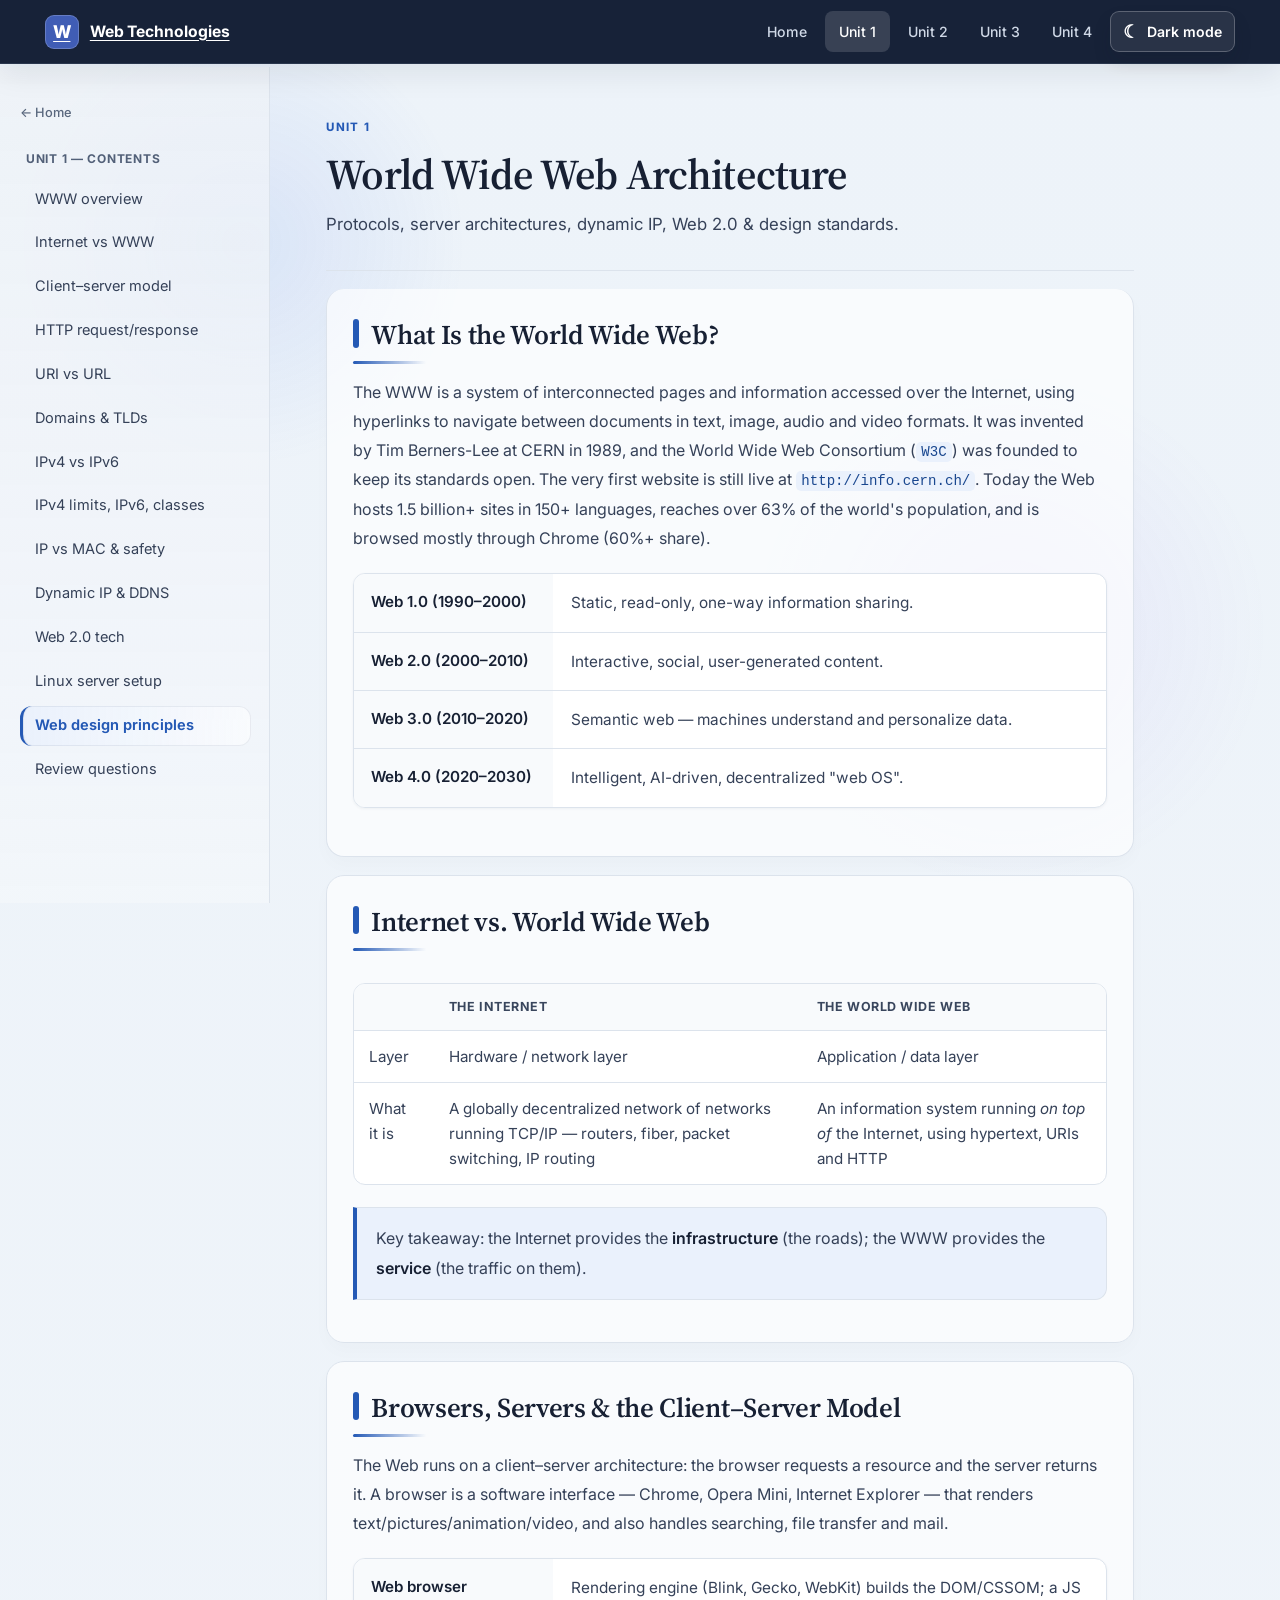
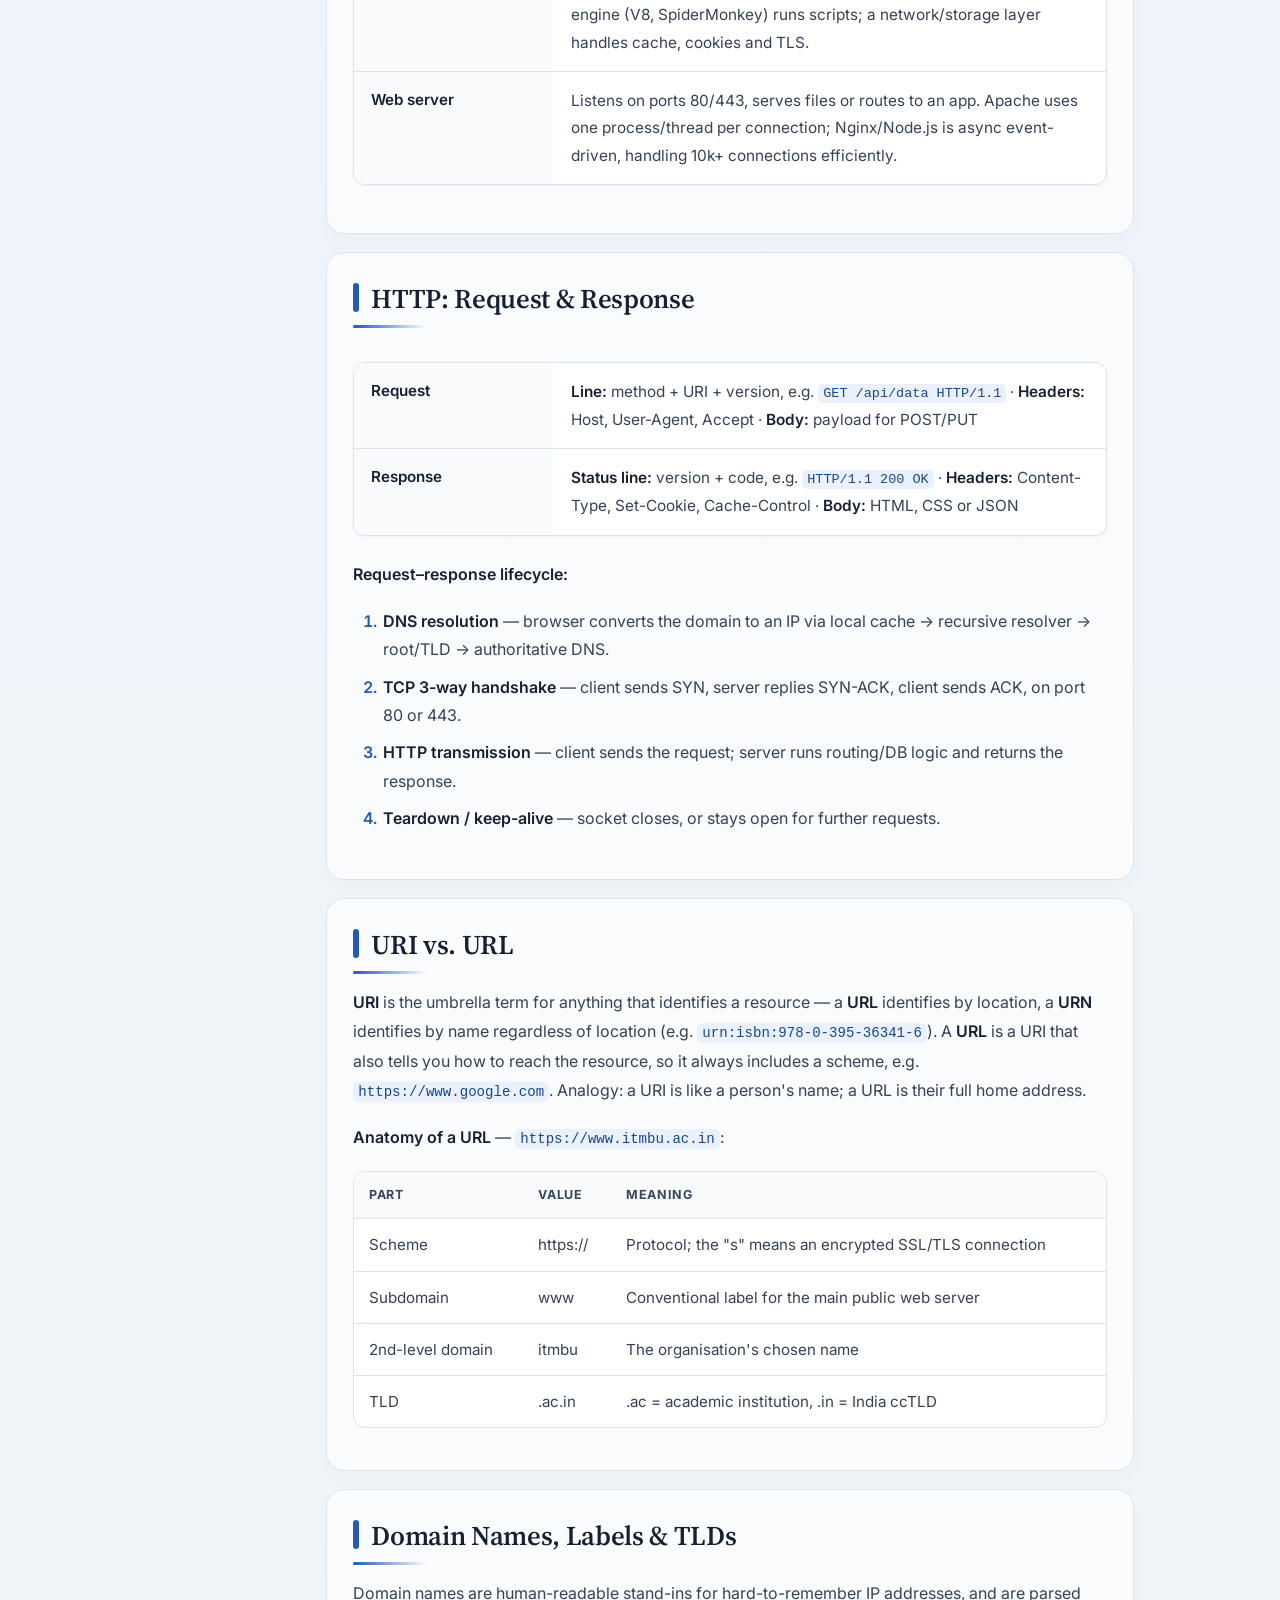
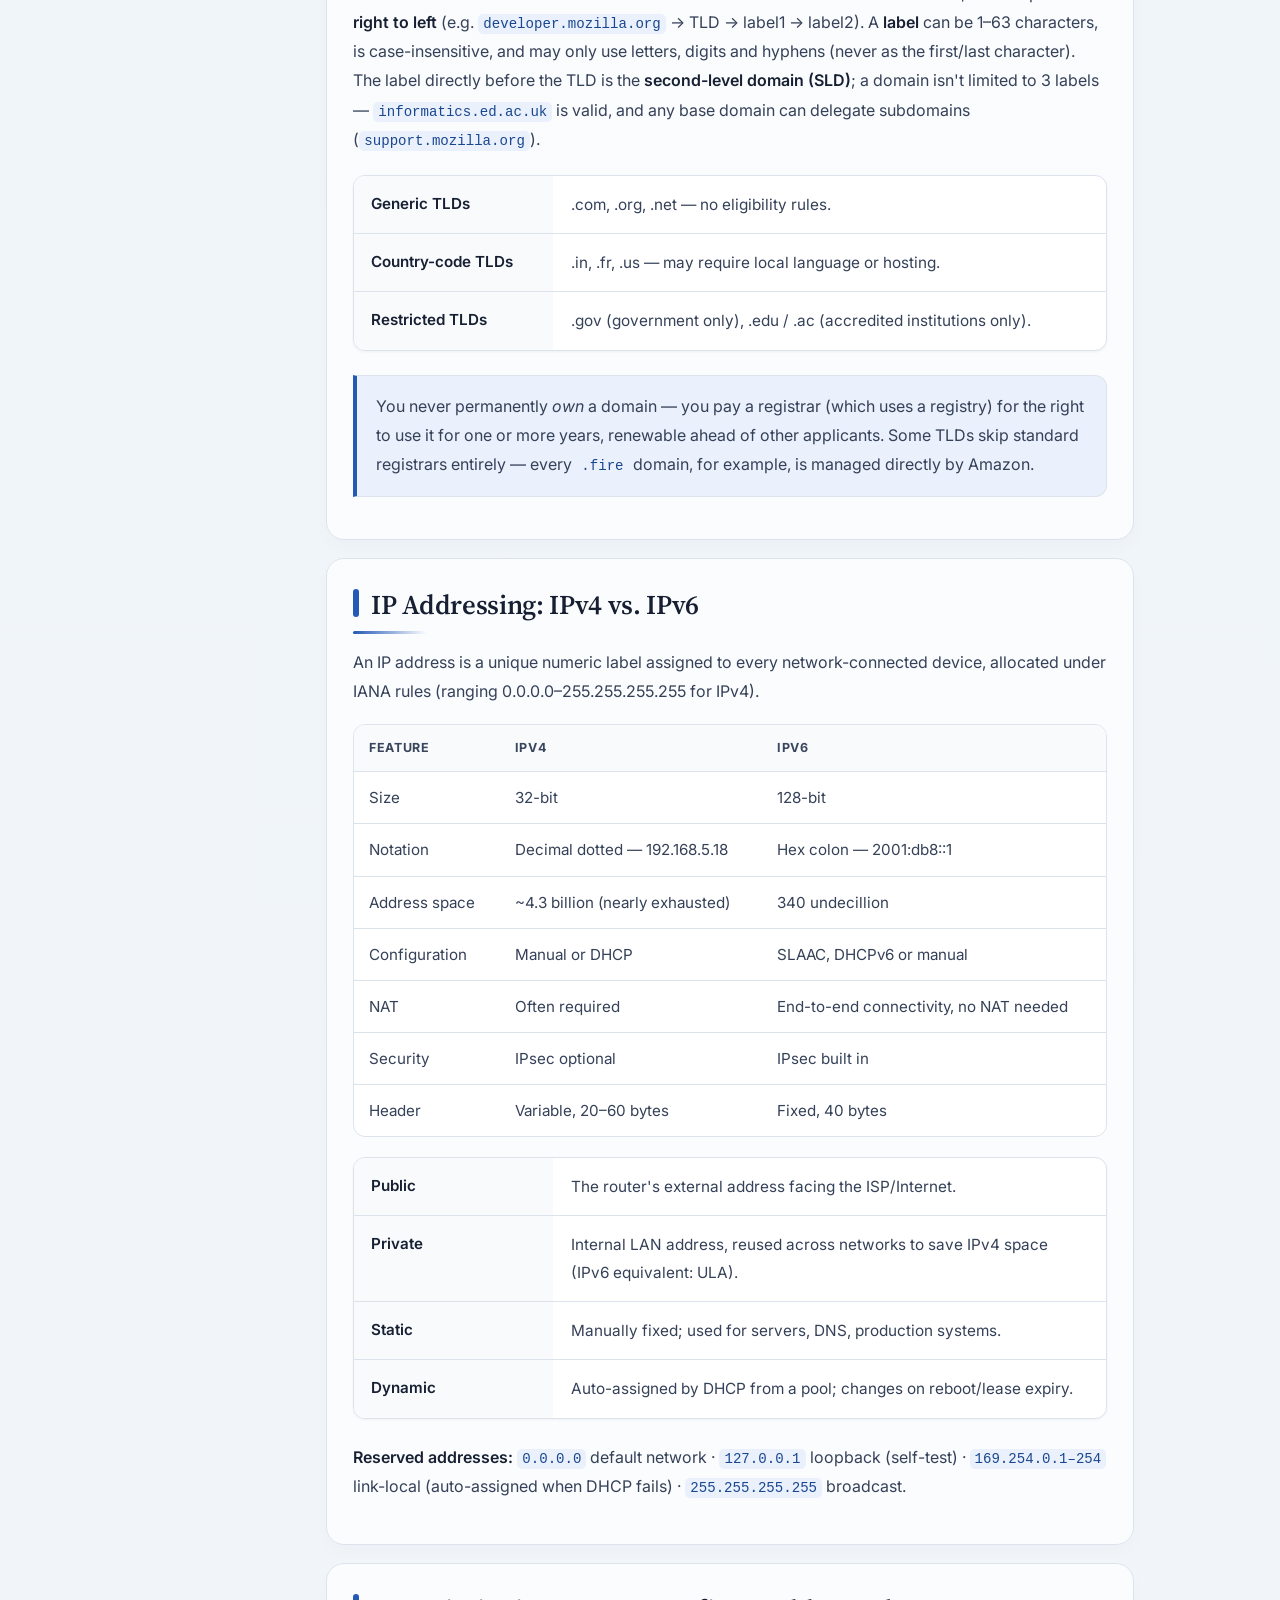
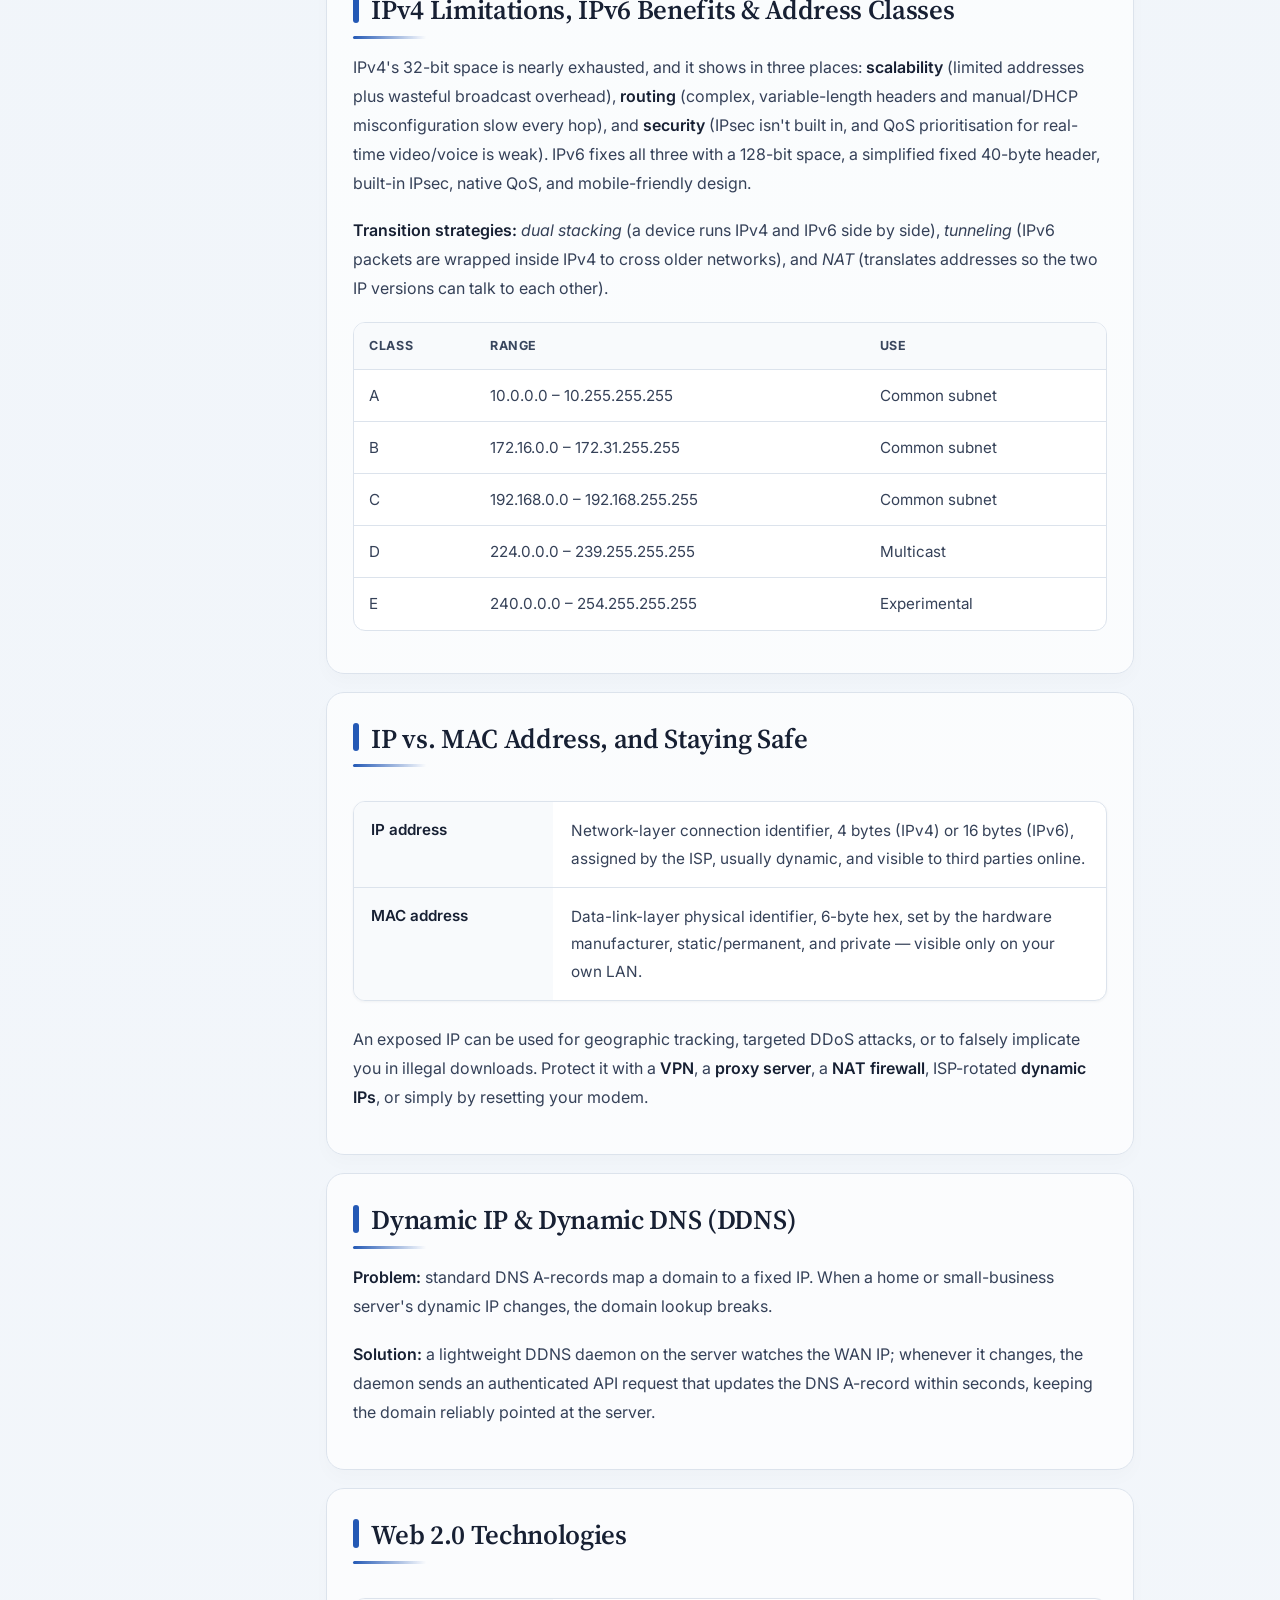
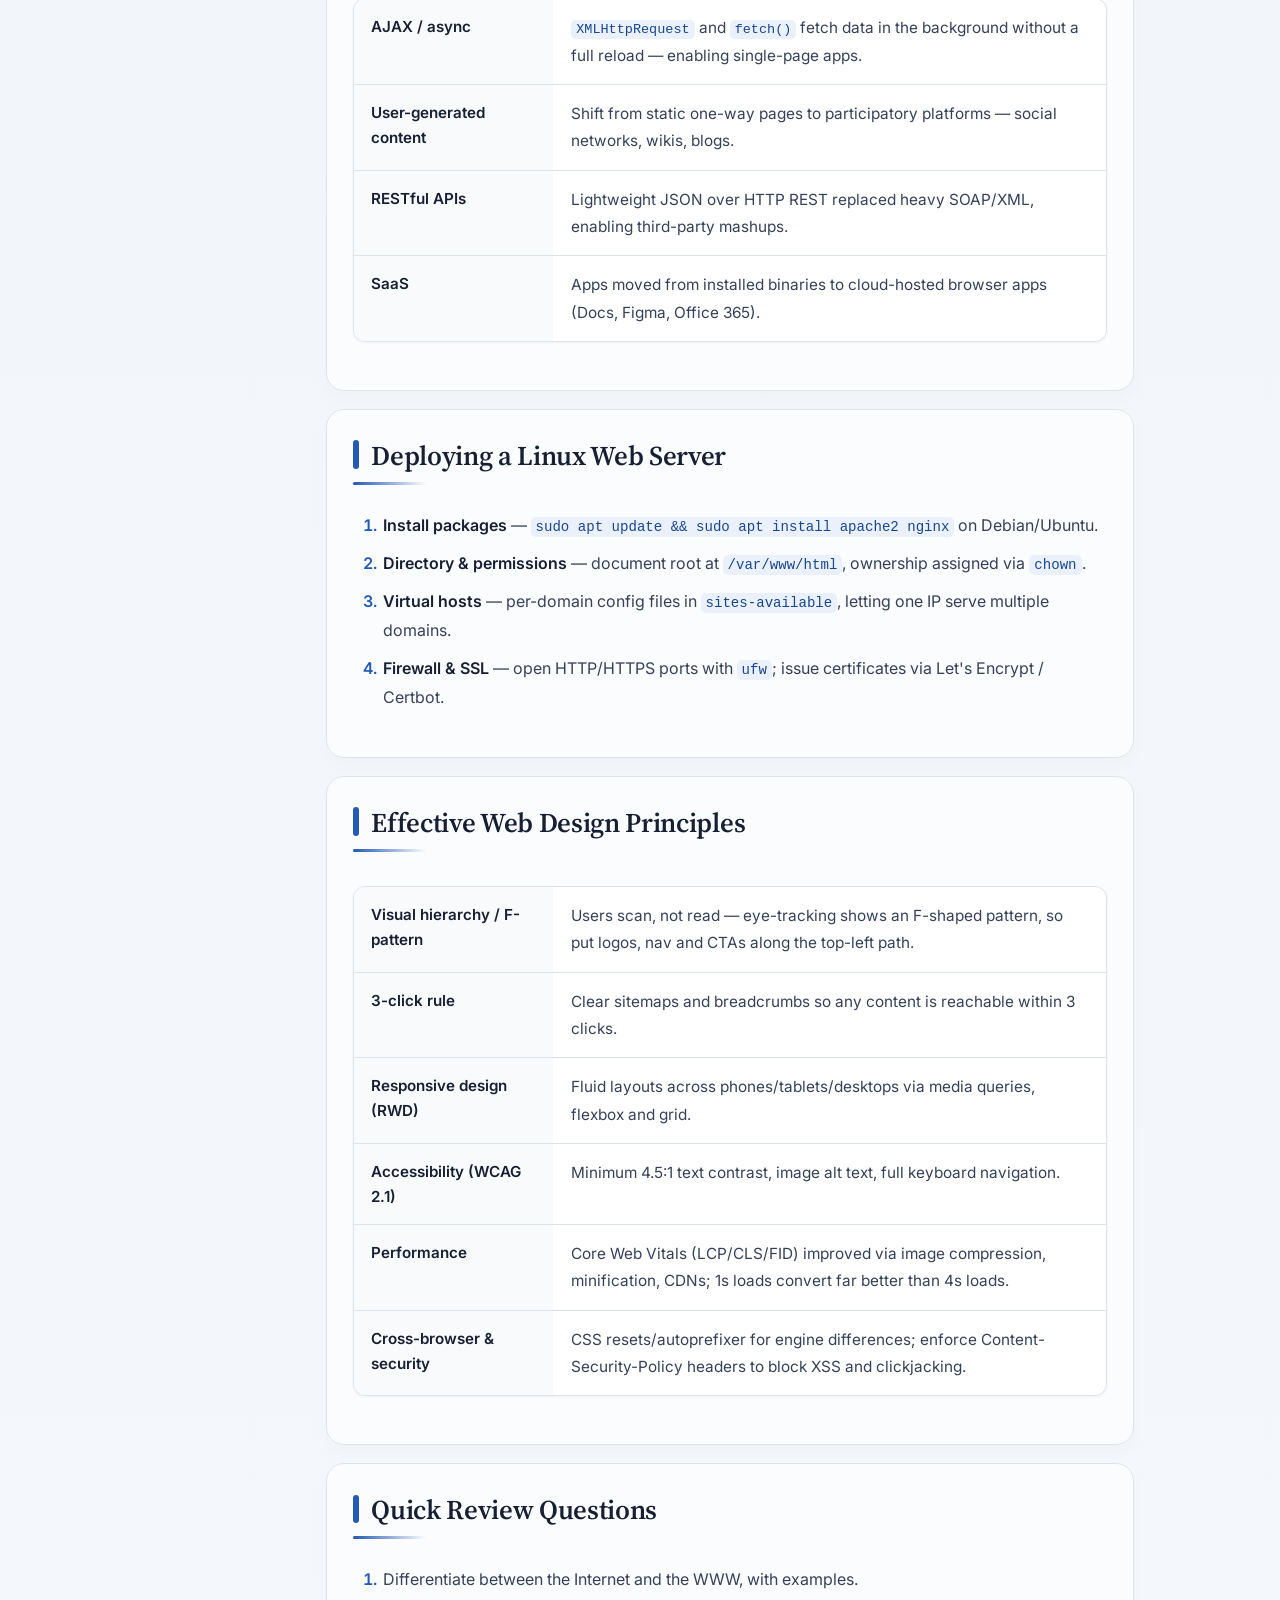
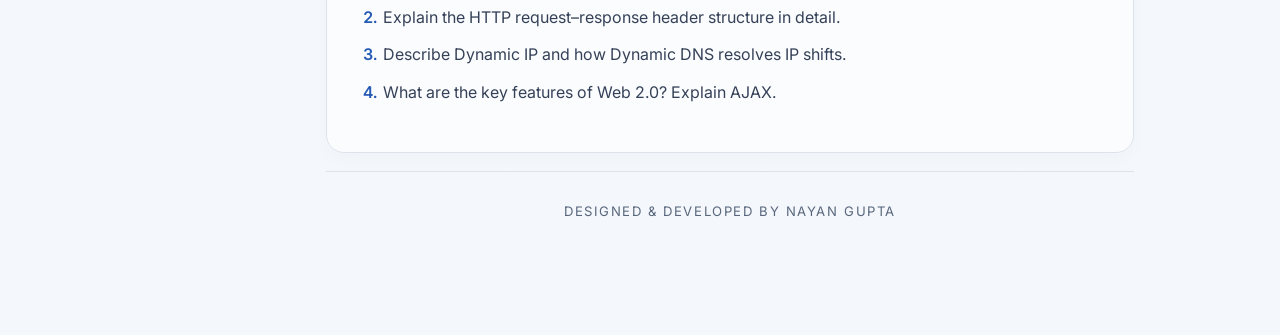
==== unit1.html @ f3796d18 "anything" ====
<!DOCTYPE html>

<html lang="en">
<head>
<meta charset="utf-8"/>
<meta content="width=device-width, initial-scale=1, viewport-fit=cover" name="viewport"/>
<title>Web Technologies — Unit 1: WWW Architecture</title>
<meta name="description" content="Unit 1 study notes: WWW overview, Internet vs WWW, HTTP, URLs, IP addressing, DNS, Web 2.0, Linux server setup and web design principles."/>
<link href="favicon.ico" rel="icon" type="image/x-icon"/>
<link href="https://fonts.googleapis.com" rel="preconnect"/>
<link crossorigin="" href="https://fonts.gstatic.com" rel="preconnect"/>
<link href="https://fonts.googleapis.com/css2?family=Source+Serif+4:opsz,wght@8..60,500;8..60,600;8..60,700&amp;family=Inter:wght@400;500;600;700&amp;display=swap" rel="stylesheet"/>
<link href="style.css" rel="stylesheet"/>
</head>
<body>
<header class="topbar">
<a class="brand" href="index.html" aria-label="Web Technologies home"><span class="brand-mark" aria-hidden="true">W</span><span class="brand-name">Web Technologies</span></a>
<div class="navgrp"><a class="navlink" href="index.html" id="nav-home">Home</a><a class="navlink on" href="unit1.html" id="nav-unit1">Unit 1</a><a class="navlink" href="unit2.html" id="nav-unit2">Unit 2</a><a class="navlink" href="unit3.html" id="nav-unit3">Unit 3</a><a class="navlink" href="unit4.html" id="nav-unit4">Unit 4</a><button aria-label="Switch to dark mode" aria-pressed="false" class="theme-toggle" id="themeToggle" type="button"><span aria-hidden="true" class="theme-icon">☾</span><span class="theme-label">Dark mode</span></button></div>
</header>
<div class="progress" id="progressBar"></div>
<div class="page active" id="unit1">
<div class="layout">
<nav class="side">
<a class="backlink" href="index.html">← Home</a>
<div class="label">Unit 1 — Contents</div>
<a href="#web-overview">WWW overview</a>
<a href="#internet-vs-www">Internet vs WWW</a>
<a href="#client-server">Client–server model</a>
<a href="#http">HTTP request/response</a>
<a href="#uri-url">URI vs URL</a>
<a href="#domains">Domains &amp; TLDs</a>
<a href="#ip-addressing">IPv4 vs IPv6</a>
<a href="#ip-classes">IPv4 limits, IPv6, classes</a>
<a href="#ip-mac">IP vs MAC &amp; safety</a>
<a href="#dynamic-dns">Dynamic IP &amp; DDNS</a>
<a href="#web20">Web 2.0 tech</a>
<a href="#linux-server">Linux server setup</a>
<a href="#web-design">Web design principles</a>
<a href="#review-u1">Review questions</a>
</nav>
<main>
<div class="unit-hero"><span class="eyebrow">Unit 1</span><h1>World Wide Web Architecture</h1><p>Protocols, server architectures, dynamic IP, Web 2.0 &amp; design standards.</p></div>
<section class="topic u1" id="web-overview">
<h3>What Is the World Wide Web?</h3>
<p>The WWW is a system of interconnected pages and information accessed over the Internet, using hyperlinks to navigate between documents in text, image, audio and video formats. It was invented by Tim Berners-Lee at CERN in 1989, and the World Wide Web Consortium (<code class="inline">W3C</code>) was founded to keep its standards open. The very first website is still live at <code class="inline">http://info.cern.ch/</code>. Today the Web hosts 1.5 billion+ sites in 150+ languages, reaches over 63% of the world's population, and is browsed mostly through Chrome (60%+ share).</p>
<dl class="deflist">
<div><dt>Web 1.0 (1990–2000)</dt><dd>Static, read-only, one-way information sharing.</dd></div>
<div><dt>Web 2.0 (2000–2010)</dt><dd>Interactive, social, user-generated content.</dd></div>
<div><dt>Web 3.0 (2010–2020)</dt><dd>Semantic web — machines understand and personalize data.</dd></div>
<div><dt>Web 4.0 (2020–2030)</dt><dd>Intelligent, AI-driven, decentralized "web OS".</dd></div>
</dl>
</section>
<section class="topic u1" id="internet-vs-www">
<h3>Internet vs. World Wide Web</h3>
<table>
<tr><th></th><th>The Internet</th><th>The World Wide Web</th></tr>
<tr><td>Layer</td><td>Hardware / network layer</td><td>Application / data layer</td></tr>
<tr><td>What it is</td><td>A globally decentralized network of networks running TCP/IP — routers, fiber, packet switching, IP routing</td><td>An information system running <em>on top of</em> the Internet, using hypertext, URIs and HTTP</td></tr>
</table>
<p class="callout">Key takeaway: the Internet provides the <strong>infrastructure</strong> (the roads); the WWW provides the <strong>service</strong> (the traffic on them).</p>
</section>
<section class="topic u1" id="client-server">
<h3>Browsers, Servers &amp; the Client–Server Model</h3>
<p>The Web runs on a client–server architecture: the browser requests a resource and the server returns it. A browser is a software interface — Chrome, Opera Mini, Internet Explorer — that renders text/pictures/animation/video, and also handles searching, file transfer and mail.</p>
<dl class="deflist">
<div><dt>Web browser</dt><dd>Rendering engine (Blink, Gecko, WebKit) builds the DOM/CSSOM; a JS engine (V8, SpiderMonkey) runs scripts; a network/storage layer handles cache, cookies and TLS.</dd></div>
<div><dt>Web server</dt><dd>Listens on ports 80/443, serves files or routes to an app. Apache uses one process/thread per connection; Nginx/Node.js is async event-driven, handling 10k+ connections efficiently.</dd></div>
</dl>
</section>
<section class="topic u1" id="http">
<h3>HTTP: Request &amp; Response</h3>
<dl class="deflist">
<div><dt>Request</dt><dd><strong>Line:</strong> method + URI + version, e.g. <code class="inline">GET /api/data HTTP/1.1</code> · <strong>Headers:</strong> Host, User-Agent, Accept · <strong>Body:</strong> payload for POST/PUT</dd></div>
<div><dt>Response</dt><dd><strong>Status line:</strong> version + code, e.g. <code class="inline">HTTP/1.1 200 OK</code> · <strong>Headers:</strong> Content-Type, Set-Cookie, Cache-Control · <strong>Body:</strong> HTML, CSS or JSON</dd></div>
</dl>
<p><strong>Request–response lifecycle:</strong></p>
<ol>
<li><strong>DNS resolution</strong> — browser converts the domain to an IP via local cache → recursive resolver → root/TLD → authoritative DNS.</li>
<li><strong>TCP 3-way handshake</strong> — client sends SYN, server replies SYN-ACK, client sends ACK, on port 80 or 443.</li>
<li><strong>HTTP transmission</strong> — client sends the request; server runs routing/DB logic and returns the response.</li>
<li><strong>Teardown / keep-alive</strong> — socket closes, or stays open for further requests.</li>
</ol>
</section>
<section class="topic u1" id="uri-url">
<h3>URI vs. URL</h3>
<p><strong>URI</strong> is the umbrella term for anything that identifies a resource — a <strong>URL</strong> identifies by location, a <strong>URN</strong> identifies by name regardless of location (e.g. <code class="inline">urn:isbn:978-0-395-36341-6</code>). A <strong>URL</strong> is a URI that also tells you how to reach the resource, so it always includes a scheme, e.g. <code class="inline">https://www.google.com</code>. Analogy: a URI is like a person's name; a URL is their full home address.</p>
<p><strong>Anatomy of a URL</strong> — <code class="inline">https://www.itmbu.ac.in</code>:</p>
<table>
<tr><th>Part</th><th>Value</th><th>Meaning</th></tr>
<tr><td>Scheme</td><td>https://</td><td>Protocol; the "s" means an encrypted SSL/TLS connection</td></tr>
<tr><td>Subdomain</td><td>www</td><td>Conventional label for the main public web server</td></tr>
<tr><td>2nd-level domain</td><td>itmbu</td><td>The organisation's chosen name</td></tr>
<tr><td>TLD</td><td>.ac.in</td><td>.ac = academic institution, .in = India ccTLD</td></tr>
</table>
</section>
<section class="topic u1" id="domains">
<h3>Domain Names, Labels &amp; TLDs</h3>
<p>Domain names are human-readable stand-ins for hard-to-remember IP addresses, and are parsed <strong>right to left</strong> (e.g. <code class="inline">developer.mozilla.org</code> → TLD → label1 → label2). A <strong>label</strong> can be 1–63 characters, is case-insensitive, and may only use letters, digits and hyphens (never as the first/last character). The label directly before the TLD is the <strong>second-level domain (SLD)</strong>; a domain isn't limited to 3 labels — <code class="inline">informatics.ed.ac.uk</code> is valid, and any base domain can delegate subdomains (<code class="inline">support.mozilla.org</code>).</p>
<dl class="deflist">
<div><dt>Generic TLDs</dt><dd>.com, .org, .net — no eligibility rules.</dd></div>
<div><dt>Country-code TLDs</dt><dd>.in, .fr, .us — may require local language or hosting.</dd></div>
<div><dt>Restricted TLDs</dt><dd>.gov (government only), .edu / .ac (accredited institutions only).</dd></div>
</dl>
<p class="callout">You never permanently <em>own</em> a domain — you pay a registrar (which uses a registry) for the right to use it for one or more years, renewable ahead of other applicants. Some TLDs skip standard registrars entirely — every <code class="inline">.fire</code> domain, for example, is managed directly by Amazon.</p>
</section>
<section class="topic u1" id="ip-addressing">
<h3>IP Addressing: IPv4 vs. IPv6</h3>
<p>An IP address is a unique numeric label assigned to every network-connected device, allocated under IANA rules (ranging 0.0.0.0–255.255.255.255 for IPv4).</p>
<table>
<tr><th>Feature</th><th>IPv4</th><th>IPv6</th></tr>
<tr><td>Size</td><td>32-bit</td><td>128-bit</td></tr>
<tr><td>Notation</td><td>Decimal dotted — 192.168.5.18</td><td>Hex colon — 2001:db8::1</td></tr>
<tr><td>Address space</td><td>~4.3 billion (nearly exhausted)</td><td>340 undecillion</td></tr>
<tr><td>Configuration</td><td>Manual or DHCP</td><td>SLAAC, DHCPv6 or manual</td></tr>
<tr><td>NAT</td><td>Often required</td><td>End-to-end connectivity, no NAT needed</td></tr>
<tr><td>Security</td><td>IPsec optional</td><td>IPsec built in</td></tr>
<tr><td>Header</td><td>Variable, 20–60 bytes</td><td>Fixed, 40 bytes</td></tr>
</table>
<dl class="deflist">
<div><dt>Public</dt><dd>The router's external address facing the ISP/Internet.</dd></div>
<div><dt>Private</dt><dd>Internal LAN address, reused across networks to save IPv4 space (IPv6 equivalent: ULA).</dd></div>
<div><dt>Static</dt><dd>Manually fixed; used for servers, DNS, production systems.</dd></div>
<div><dt>Dynamic</dt><dd>Auto-assigned by DHCP from a pool; changes on reboot/lease expiry.</dd></div>
</dl>
<p><strong>Reserved addresses:</strong> <code class="inline">0.0.0.0</code> default network · <code class="inline">127.0.0.1</code> loopback (self-test) · <code class="inline">169.254.0.1–254</code> link-local (auto-assigned when DHCP fails) · <code class="inline">255.255.255.255</code> broadcast.</p>
</section>
<section class="topic u1" id="ip-classes">
<h3>IPv4 Limitations, IPv6 Benefits &amp; Address Classes</h3>
<p>IPv4's 32-bit space is nearly exhausted, and it shows in three places: <strong>scalability</strong> (limited addresses plus wasteful broadcast overhead), <strong>routing</strong> (complex, variable-length headers and manual/DHCP misconfiguration slow every hop), and <strong>security</strong> (IPsec isn't built in, and QoS prioritisation for real-time video/voice is weak). IPv6 fixes all three with a 128-bit space, a simplified fixed 40-byte header, built-in IPsec, native QoS, and mobile-friendly design.</p>
<p><strong>Transition strategies:</strong> <em>dual stacking</em> (a device runs IPv4 and IPv6 side by side), <em>tunneling</em> (IPv6 packets are wrapped inside IPv4 to cross older networks), and <em>NAT</em> (translates addresses so the two IP versions can talk to each other).</p>
<table>
<tr><th>Class</th><th>Range</th><th>Use</th></tr>
<tr><td>A</td><td>10.0.0.0 – 10.255.255.255</td><td>Common subnet</td></tr>
<tr><td>B</td><td>172.16.0.0 – 172.31.255.255</td><td>Common subnet</td></tr>
<tr><td>C</td><td>192.168.0.0 – 192.168.255.255</td><td>Common subnet</td></tr>
<tr><td>D</td><td>224.0.0.0 – 239.255.255.255</td><td>Multicast</td></tr>
<tr><td>E</td><td>240.0.0.0 – 254.255.255.255</td><td>Experimental</td></tr>
</table>
</section>
<section class="topic u1" id="ip-mac">
<h3>IP vs. MAC Address, and Staying Safe</h3>
<dl class="deflist">
<div><dt>IP address</dt><dd>Network-layer connection identifier, 4 bytes (IPv4) or 16 bytes (IPv6), assigned by the ISP, usually dynamic, and visible to third parties online.</dd></div>
<div><dt>MAC address</dt><dd>Data-link-layer physical identifier, 6-byte hex, set by the hardware manufacturer, static/permanent, and private — visible only on your own LAN.</dd></div>
</dl>
<p>An exposed IP can be used for geographic tracking, targeted DDoS attacks, or to falsely implicate you in illegal downloads. Protect it with a <strong>VPN</strong>, a <strong>proxy server</strong>, a <strong>NAT firewall</strong>, ISP-rotated <strong>dynamic IPs</strong>, or simply by resetting your modem.</p>
</section>
<section class="topic u1" id="dynamic-dns">
<h3>Dynamic IP &amp; Dynamic DNS (DDNS)</h3>
<p><strong>Problem:</strong> standard DNS A-records map a domain to a fixed IP. When a home or small-business server's dynamic IP changes, the domain lookup breaks.</p>
<p><strong>Solution:</strong> a lightweight DDNS daemon on the server watches the WAN IP; whenever it changes, the daemon sends an authenticated API request that updates the DNS A-record within seconds, keeping the domain reliably pointed at the server.</p>
</section>
<section class="topic u1" id="web20">
<h3>Web 2.0 Technologies</h3>
<dl class="deflist">
<div><dt>AJAX / async</dt><dd><code class="inline">XMLHttpRequest</code> and <code class="inline">fetch()</code> fetch data in the background without a full reload — enabling single-page apps.</dd></div>
<div><dt>User-generated content</dt><dd>Shift from static one-way pages to participatory platforms — social networks, wikis, blogs.</dd></div>
<div><dt>RESTful APIs</dt><dd>Lightweight JSON over HTTP REST replaced heavy SOAP/XML, enabling third-party mashups.</dd></div>
<div><dt>SaaS</dt><dd>Apps moved from installed binaries to cloud-hosted browser apps (Docs, Figma, Office 365).</dd></div>
</dl>
</section>
<section class="topic u1" id="linux-server">
<h3>Deploying a Linux Web Server</h3>
<ol>
<li><strong>Install packages</strong> — <code class="inline">sudo apt update &amp;&amp; sudo apt install apache2 nginx</code> on Debian/Ubuntu.</li>
<li><strong>Directory &amp; permissions</strong> — document root at <code class="inline">/var/www/html</code>, ownership assigned via <code class="inline">chown</code>.</li>
<li><strong>Virtual hosts</strong> — per-domain config files in <code class="inline">sites-available</code>, letting one IP serve multiple domains.</li>
<li><strong>Firewall &amp; SSL</strong> — open HTTP/HTTPS ports with <code class="inline">ufw</code>; issue certificates via Let's Encrypt / Certbot.</li>
</ol>
</section>
<section class="topic u1" id="web-design">
<h3>Effective Web Design Principles</h3>
<dl class="deflist">
<div><dt>Visual hierarchy / F-pattern</dt><dd>Users scan, not read — eye-tracking shows an F-shaped pattern, so put logos, nav and CTAs along the top-left path.</dd></div>
<div><dt>3-click rule</dt><dd>Clear sitemaps and breadcrumbs so any content is reachable within 3 clicks.</dd></div>
<div><dt>Responsive design (RWD)</dt><dd>Fluid layouts across phones/tablets/desktops via media queries, flexbox and grid.</dd></div>
<div><dt>Accessibility (WCAG 2.1)</dt><dd>Minimum 4.5:1 text contrast, image alt text, full keyboard navigation.</dd></div>
<div><dt>Performance</dt><dd>Core Web Vitals (LCP/CLS/FID) improved via image compression, minification, CDNs; 1s loads convert far better than 4s loads.</dd></div>
<div><dt>Cross-browser &amp; security</dt><dd>CSS resets/autoprefixer for engine differences; enforce Content-Security-Policy headers to block XSS and clickjacking.</dd></div>
</dl>
</section>
<section class="topic u1" id="review-u1">
<h3>Quick Review Questions</h3>
<ol>
<li>Differentiate between the Internet and the WWW, with examples.</li>
<li>Explain the HTTP request–response header structure in detail.</li>
<li>Describe Dynamic IP and how Dynamic DNS resolves IP shifts.</li>
<li>What are the key features of Web 2.0? Explain AJAX.</li>
</ol>
</section>
<footer>Designed &amp; developed by Nayan Gupta</footer>
</main>
</div>
</div>
<script src="script.js"></script>
</body>
</html>
---- style.css ----
/* =========================================================
   Web Technologies — Course Notes
   Design tokens
   ========================================================= */
:root{
  --font-serif:"Source Serif 4",Georgia,"Times New Roman",serif;
  --font-sans:"Inter",-apple-system,BlinkMacSystemFont,"Segoe UI",Roboto,Helvetica,Arial,sans-serif;
  --font-mono:"JetBrains Mono",ui-monospace,SFMono-Regular,Menlo,Consolas,"Liberation Mono",monospace;

  --bg:#f4f6f9; --surface:#ffffff; --surface-2:#f8fafc;
  --ink:#0f172a; --ink-soft:#334155; --muted:#64748b;
  --linace:#e2e8f0; --line-strong:#cbd5e1;

  --nav:#0b1220; --nav-line:#1b2740; --nav-ink:#e2e8f0; --nav-muted:#94a3b8;

  --accent:#2563eb; --accent-ink:#1e40af; --accent-soft:#eff6ff;
  --u2:#c2410c;     --u2-soft:#fff3ec;
  --u3:#047857;     --u3-soft:#ecfdf5;
  --u4:#6d28d9;     --u4-soft:#f5f3ff;

  --topbar-h:64px;
  --radius:10px;
  --shadow-sm:0 1px 2px rgba(15,23,42,.05);
  --shadow-md:0 8px 24px -8px rgba(15,23,42,.16);

  box-sizing:border-box;
}
*{box-sizing:inherit;margin:0;padding:0}
html{scroll-behavior:smooth}
body{font-family:var(--font-sans);background:var(--bg);color:var(--ink-soft);line-height:1.65;padding-bottom:env(safe-area-inset-bottom,0px);-webkit-font-smoothing:antialiased;-moz-osx-font-smoothing:grayscale;text-rendering:optimizeLegibility}
a{color:inherit}
code,pre{font-family:var(--font-mono)}
:focus-visible{outline:2px solid var(--accent);outline-offset:2px;border-radius:4px}
.page{display:none}
.page.active{display:block;animation:fadeIn .35s ease both}
@keyframes fadeIn{from{opacity:0;transform:translateY(6px)}to{opacity:1;transform:translateY(0)}}
@media (prefers-reduced-motion:reduce){.page.active{animation:none}html{scroll-behavior:auto}*{transition:none!important}}

/* per-unit accent (drives callouts, inline code, sidebar, demos) */
#unit1{--c:var(--accent);--c-soft:var(--accent-soft);--c-ink:var(--accent-ink)}
#unit2{--c:var(--u2);--c-soft:var(--u2-soft);--c-ink:#8a3410}
#unit3{--c:var(--u3);--c-soft:var(--u3-soft);--c-ink:#065f46}
#unit4{--c:var(--u4);--c-soft:var(--u4-soft);--c-ink:#5b21b6}

/* =========================================================
   Top bar
   ========================================================= */
.topbar{position:sticky;top:0;z-index:20;background:var(--nav);border-bottom:1px solid var(--nav-line);display:flex;align-items:center;gap:28px;padding:0 clamp(18px,4vw,48px);height:var(--topbar-h);padding-top:env(safe-area-inset-top,0px)}
.topbar .brand{display:inline-flex;align-items:center;gap:11px;font-family:var(--font-sans);font-weight:700;font-size:.98rem;color:#fff;cursor:pointer;background:none;border:none;letter-spacing:-.005em;white-space:nowrap}
.topbar .brand::before{content:"";width:22px;height:22px;border-radius:6px;background:linear-gradient(135deg,#3b82f6 0%,#8b5cf6 55%,#10b981 100%);box-shadow:0 0 0 1px rgba(255,255,255,.14) inset}
.topbar .navgrp{display:flex;gap:4px;margin-left:auto}
.topbar .navlink{display:inline-flex;align-items:center;justify-content:center;background:none;border:none;font-family:var(--font-sans);font-size:.85rem;font-weight:500;color:var(--nav-muted);cursor:pointer;padding:8px 14px;border-radius:8px;transition:color .15s ease,background .15s ease;white-space:nowrap;text-decoration:none}
.topbar .navlink:hover{color:#fff;background:rgba(255,255,255,.06)}
.topbar .navlink.on{color:#fff;background:rgba(255,255,255,.12)}
.progress{position:sticky;top:var(--topbar-h);height:3px;background:linear-gradient(90deg,#3b82f6,#8b5cf6,#10b981);width:0%;z-index:19;transition:width .12s linear}

/* =========================================================
   Home
   ========================================================= */
.hero{background:radial-gradient(1200px 400px at 85% -10%,rgba(99,102,241,.35),transparent 60%),linear-gradient(160deg,#0b1220 0%,#111c36 100%);color:#cbd5e1;border-bottom:1px solid var(--nav-line)}
.hero-in{max-width:1040px;margin:0 auto;padding:72px clamp(22px,5vw,48px) 56px}
.eyebrow{font-size:.72rem;letter-spacing:.09em;text-transform:uppercase;color:var(--accent);font-weight:700}
.hero .eyebrow{color:#93c5fd;display:block;line-height:1.6}
.hero h1{font-family:var(--font-serif);font-weight:600;font-size:clamp(2.1rem,4.4vw,3.1rem);letter-spacing:-.022em;line-height:1.1;margin:16px 0 20px;color:#fff}
.hero .lede{color:#b6c2d6;font-size:1.04rem;max-width:72ch;line-height:1.75}
.stats-row{display:flex;gap:14px;margin-top:36px;flex-wrap:wrap}
.stats-row div{padding:14px 22px;border:1px solid rgba(255,255,255,.14);background:rgba(255,255,255,.05);border-radius:var(--radius);min-width:130px}
.stats-row div strong{display:block;font-family:var(--font-serif);font-size:1.55rem;font-weight:600;letter-spacing:-.01em;color:#fff;font-variant-numeric:tabular-nums}
.stats-row div span{font-size:.76rem;letter-spacing:.02em;color:#94a3b8}

.home-wrap{max-width:1040px;margin:0 auto;padding:48px clamp(22px,5vw,48px) 90px}
.section-title{font-size:.74rem;letter-spacing:.09em;text-transform:uppercase;color:var(--muted);font-weight:700;margin-bottom:16px}
.unit-list{
  display:grid;
  grid-template-columns:repeat(2,minmax(0,1fr));
  gap:26px 28px;
}
.unit-row{--c:var(--accent);--c-soft:var(--accent-soft);position:relative;display:flex;align-items:flex-start;gap:18px;padding:26px 24px 26px 26px;background:var(--surface);border:1px solid var(--line);border-radius:12px;text-decoration:none;color:inherit;box-shadow:var(--shadow-sm);transition:transform .2s ease,box-shadow .2s ease,border-color .2s ease;overflow:hidden}
.unit-row::before{content:"";position:absolute;left:0;top:0;bottom:0;width:4px;background:var(--c)}
.unit-row.c2{--c:var(--u2);--c-soft:var(--u2-soft)}
.unit-row.c3{--c:var(--u3);--c-soft:var(--u3-soft)}
.unit-row.c4{--c:var(--u4);--c-soft:var(--u4-soft)}
.unit-row:hover{transform:translateY(-3px);box-shadow:var(--shadow-md);border-color:var(--line-strong)}
.unit-row .num{font-family:var(--font-serif);font-size:1.9rem;font-weight:600;color:var(--c);opacity:.85;width:42px;flex-shrink:0;font-variant-numeric:tabular-nums;line-height:1.1}
.unit-row .body{flex:1;min-width:0}
.unit-row .body .eyebrow{display:block;margin-bottom:6px;color:var(--c)}
.unit-row .body h2{font-family:var(--font-serif);font-size:1.28rem;font-weight:600;letter-spacing:-.01em;margin-bottom:8px;color:var(--ink);line-height:1.25}
.unit-row .body p{color:var(--muted);font-size:.9rem;line-height:1.6}
.unit-row .arrow{font-size:1.25rem;color:var(--muted);transition:transform .2s ease,color .2s ease;margin-top:2px}
.unit-row:hover .arrow{transform:translateX(5px);color:var(--c)}

/* =========================================================
   Unit page layout
   ========================================================= */
.layout{display:grid;grid-template-columns:276px minmax(0,1fr);max-width:1240px;margin:0 auto}
nav.side{position:sticky;top:var(--topbar-h);align-self:start;height:calc(100vh - var(--topbar-h));overflow-y:auto;padding:30px 20px 60px 24px;border-right:1px solid var(--line);background:transparent}
nav.side .backlink{display:inline-flex;align-items:center;gap:6px;color:var(--muted);font-size:.8rem;font-weight:500;background:none;border:none;cursor:pointer;font-family:var(--font-sans);margin-bottom:22px;padding:4px 0}
nav.side .backlink:hover{color:var(--ink)}
nav.side .label{font-size:.68rem;letter-spacing:.09em;text-transform:uppercase;color:var(--muted);font-weight:700;margin:0 0 10px 14px}
nav.side a{display:block;padding:7px 12px 7px 14px;font-size:.855rem;color:var(--ink-soft);text-decoration:none;border-left:2px solid var(--line);transition:color .15s ease,border-color .15s ease,background .15s ease}
nav.side a:hover{color:var(--ink);background:rgba(15,23,42,.035)}
nav.side a.current{color:var(--c);border-left-color:var(--c);font-weight:600;background:var(--c-soft)}

main{padding:48px clamp(22px,5vw,56px) 40px;max-width:860px;min-width:0}
.unit-hero{margin-bottom:10px;padding-bottom:26px;border-bottom:1px solid var(--line)}
.unit-hero .eyebrow{color:var(--c)}
.unit-hero h1{font-family:var(--font-serif);font-weight:600;font-size:clamp(1.9rem,3.2vw,2.5rem);letter-spacing:-.02em;line-height:1.15;margin:10px 0 10px;color:var(--ink)}
.unit-hero p{color:var(--muted);font-size:1rem;max-width:62ch}

section.topic{padding:38px 0;border-top:1px solid var(--line)}
section.topic:first-of-type{border-top:none}
section.topic h3{font-family:var(--font-serif);font-weight:600;font-size:1.5rem;letter-spacing:-.012em;line-height:1.25;margin-bottom:16px;scroll-margin-top:84px;color:var(--ink)}
section.topic h3::before{content:"";display:inline-block;width:6px;height:1.05em;border-radius:3px;background:var(--c);margin-right:12px;vertical-align:-.14em}
section.topic h4{font-family:var(--font-sans);font-weight:650;font-size:1.04rem;color:var(--ink);margin:28px 0 10px;letter-spacing:-.005em;scroll-margin-top:84px}
section.topic h5{font-size:.9rem;font-weight:650;color:var(--ink);margin:18px 0 8px}
section.topic p{margin-bottom:14px;font-size:.97rem}
section.topic ul,section.topic ol{margin:10px 0 18px 1.35em;font-size:.97rem}
section.topic li{margin-bottom:8px}
section.topic li::marker{color:var(--c);font-weight:600}
section.topic strong{color:var(--ink);font-weight:600}
code.inline{background:var(--c-soft);color:var(--c-ink);padding:2px 6px;border-radius:5px;font-size:.84em;font-weight:500;word-break:break-word}

/* definition lists */
.deflist{display:grid;grid-template-columns:190px 1fr;margin:16px 0 20px;background:var(--surface);border:1px solid var(--line);border-radius:var(--radius);overflow:hidden;box-shadow:var(--shadow-sm)}
.deflist>div{display:contents}
.deflist dt{font-weight:600;color:var(--ink);font-size:.89rem;padding:14px 18px;border-top:1px solid var(--line);background:var(--surface-2)}
.deflist dd{color:var(--ink-soft);font-size:.9rem;padding:14px 18px;border-top:1px solid var(--line)}
.deflist>div:first-child dt,.deflist>div:first-child dd{border-top:none}
@media (max-width:640px){
  .deflist{grid-template-columns:1fr}
  .deflist dd{padding-top:0;border-top:none}
  .deflist dt{padding-bottom:6px}
  .deflist>div:first-child dt{border-top:none}
}

/* tables */
table{width:100%;border-collapse:separate;border-spacing:0;margin:18px 0;font-size:.88rem;background:var(--surface);border:1px solid var(--line);border-radius:var(--radius);overflow:hidden;box-shadow:var(--shadow-sm)}
th,td{text-align:left;padding:12px 16px;border-bottom:1px solid var(--line);vertical-align:top}
tr:last-child>td{border-bottom:none}
th{font-size:.7rem;text-transform:uppercase;letter-spacing:.06em;color:var(--muted);font-weight:700;background:var(--surface-2)}
tbody tr:hover td{background:#fafcff}
td code,th code{font-size:.84em;background:var(--c-soft);color:var(--c-ink);padding:1px 6px;border-radius:4px;font-weight:500;word-break:break-word}
@media (max-width:640px){table{display:block;overflow-x:auto}}

/* callouts */
.callout{border:1px solid var(--line);border-left:4px solid var(--c);background:var(--c-soft);padding:14px 18px;border-radius:0 var(--radius) var(--radius) 0;font-size:.92rem;color:var(--ink-soft);margin:20px 0}
.callout p:last-child{margin-bottom:0}
.callout p{font-size:inherit}

/* colour swatches (unit 2) */
.swatch-row{display:flex;gap:10px;flex-wrap:wrap;margin:16px 0}
.swatch{width:60px;height:38px;border-radius:7px;border:1px solid var(--line);box-shadow:var(--shadow-sm)}

/* =========================================================
   Code blocks
   ========================================================= */
.codeblock{background:#0b1220;border-radius:var(--radius);overflow:hidden;margin:18px 0;border:1px solid #1b2740;box-shadow:var(--shadow-sm)}
.codebar{display:flex;justify-content:space-between;align-items:center;padding:9px 14px;background:#111b30;border-bottom:1px solid #1b2740}
.codebar .lang{font-family:var(--font-mono);font-size:.7rem;color:#8da2c0;text-transform:uppercase;letter-spacing:.08em}
.codebar .copybtn{font-family:var(--font-sans);font-size:.72rem;font-weight:500;color:#cbd5e1;background:transparent;border:1px solid #2a3957;border-radius:6px;padding:4px 12px;cursor:pointer;transition:background .15s ease,color .15s ease}
.codebar .copybtn:hover{background:#1d2b49;color:#fff}
pre{margin:0;padding:18px 20px;background:transparent;color:#dbe4f3;font-size:.8rem;line-height:1.7;overflow-x:auto;tab-size:4}

/* =========================================================
   Live mixer (unit 2)
   ========================================================= */
.mixer{display:grid;grid-template-columns:1fr auto;gap:16px 28px;align-items:center;background:var(--surface);border:1px solid var(--line);border-radius:var(--radius);padding:22px 24px;margin:16px 0;box-shadow:var(--shadow-sm)}
.mixer .sliders{display:flex;flex-direction:column;gap:14px}
.mixer label{font-size:.78rem;color:var(--muted);display:flex;flex-direction:column;gap:6px}
.mixer input[type=range]{width:100%;accent-color:var(--c)}
.mixer-col{text-align:center}
.mixer-swatch{width:80px;height:80px;border-radius:10px;border:1px solid var(--line)}
.mixer-code{margin-top:10px;display:inline-block}
@media (max-width:520px){.mixer{grid-template-columns:1fr}.mixer-col{justify-self:center}}

/* =========================================================
   Units 3 & 4 components
   ========================================================= */
.cardgrid{display:grid;grid-template-columns:repeat(auto-fit,minmax(260px,1fr));gap:14px;margin:18px 0}
.card{background:var(--surface);border:1px solid var(--line);border-top:3px solid var(--c);border-radius:var(--radius);padding:18px 20px;box-shadow:var(--shadow-sm)}
.card h5{margin:0 0 8px;font-size:.95rem;color:var(--ink)}
.card p{font-size:.9rem;margin-bottom:0;color:var(--ink-soft)}

/* demo panels */
.demo{border:1px solid var(--line);border-radius:var(--radius);overflow:hidden;margin:20px 0;background:var(--surface);box-shadow:var(--shadow-sm)}
.demo-label{padding:9px 18px;background:var(--c-soft);color:var(--c-ink);font-size:.69rem;font-weight:700;letter-spacing:.08em;text-transform:uppercase;border-bottom:1px solid var(--line)}
.demo-body{padding:18px;display:grid;grid-template-columns:repeat(auto-fit,minmax(240px,1fr));gap:16px;align-items:start}
.demo-body.one{grid-template-columns:1fr}
.demo-pane{border:1px solid var(--line);border-radius:8px;padding:16px;background:var(--surface-2);min-width:0}
.demo-tag{font-size:.66rem;font-weight:700;letter-spacing:.08em;text-transform:uppercase;color:var(--muted);margin-bottom:12px}
.demo-status{margin:12px 0 0;font-size:.9rem;font-weight:600;color:var(--c-ink)}
.demo-pane p:last-child{margin-bottom:0}

.btn{font-family:var(--font-sans);font-size:.86rem;font-weight:600;color:#fff;background:var(--c);border:1px solid var(--c);border-radius:8px;padding:9px 16px;cursor:pointer;transition:filter .15s ease,transform .1s ease}
.btn:hover{filter:brightness(1.08)}
.btn:active{transform:translateY(1px)}
.btn:disabled{opacity:.6;cursor:progress}
.btn.ghost{background:var(--c-soft);color:var(--c-ink);border-color:transparent}
.btn-row{display:flex;gap:10px;flex-wrap:wrap;align-items:center}

/* demo form */
.demo-form label{display:block;font-weight:600;color:var(--ink);font-size:.88rem;margin:0 0 6px}
.demo-form input{width:100%;font-family:var(--font-sans);font-size:.92rem;padding:10px 12px;border:1px solid var(--line-strong);border-radius:8px;margin-bottom:14px;background:#fff;color:var(--ink)}
.demo-form input:focus{outline:2px solid var(--c);outline-offset:1px;border-color:var(--c)}
.demo-form .demo-status{margin:0 0 12px;font-weight:500;color:var(--ink-soft)}
.demo-form .demo-status.bad{color:#b91c1c;font-weight:600}
.demo-form .demo-status.good{color:var(--c-ink);font-weight:600}

/* counter */
.counter{display:flex;align-items:center;gap:18px;flex-wrap:wrap}
.counter output{font-family:var(--font-serif);font-size:2rem;font-weight:700;color:var(--u2);min-width:2ch;text-align:center}

/* DOM + DHTML demo cards */
.dom-card,.dhtml-card{padding:16px;background:#f1f5f9;border-left:4px solid #94a3b8;border-radius:4px;transition:background .2s ease,color .2s ease,border-color .2s ease}
.dom-card strong,.dhtml-card strong{display:block;margin-bottom:6px;color:inherit}
.dom-card p,.dhtml-card p{margin:0!important;font-size:.92rem!important;color:inherit}
.dom-card{color:var(--ink-soft)}
.dom-card.is-updated{background:var(--c-soft);border-left-color:var(--c);color:var(--c-ink)}
.dhtml-card{color:var(--ink-soft)}
.dhtml-card.is-active{color:#fff;background:var(--c);border-left-color:var(--c-ink)}
.dhtml-card.is-active strong{color:#fff}

.ajax-out{padding:12px 14px;border:1px solid var(--line);border-radius:8px;background:#fff;font-size:.9rem;min-height:48px}
.ajax-out ul{margin:6px 0 0 1.2em!important}

/* checklist */
.checklist{list-style:none;margin:0!important;padding:0}
.checklist li{margin:0!important;padding:5px 0}
.checklist label{display:flex;gap:10px;align-items:flex-start;cursor:pointer;font-size:.94rem}
.checklist input{margin-top:.38em;accent-color:var(--c);width:16px;height:16px;flex-shrink:0}

/* ---------- rendered examples: unit 3 (self-contained look) ---------- */
.ex-plain{font-family:"Times New Roman",Times,serif;color:#000;background:#fff;padding:14px;line-height:1.35}
.ex-plain b{display:block;font-size:1.05rem;margin-bottom:6px}
.ex-styled{font-family:var(--font-sans);background:#1e4f78;color:#fff;border-left:6px solid #e0a82e;padding:16px 18px;box-shadow:0 8px 18px -6px rgba(15,40,70,.45)}
.ex-styled b{display:block;font-size:1.05rem;margin-bottom:6px}
.ex-notice{color:#153c5b;background:#e8f2f8;border-left:5px solid #2196f3;padding:14px;font-size:.92rem}
.ex-stripes{background-image:repeating-linear-gradient(90deg,#dce6ec 0 14px,#f7fafc 14px 28px);border:1px solid var(--line);padding:16px;border-radius:4px;background-repeat:repeat-x}
.ex-stripes b,.ex-gradient b{display:block;margin-bottom:2px;color:var(--ink)}
.ex-gradient{background-image:linear-gradient(120deg,#174f78,#31765e 60%,#e0a82e);color:#fff;padding:16px;border-radius:4px}
.ex-gradient b{color:#fff}
.ex-text-styled{font-family:Georgia,serif;font-size:1.15rem;font-weight:700;text-align:center;text-decoration:underline;color:#1e4f78;line-height:1.5}
.ex-borders{display:grid;grid-template-columns:repeat(auto-fit,minmax(120px,1fr));gap:14px}
.ex-borders div{padding:18px 8px;text-align:center;background:#fff;font-size:.88rem;color:var(--ink)}
.b-dotted{border:3px dotted #a34b00}
.b-dashed{border:3px dashed #2f7a5e}
.b-solid{border:3px solid #1e4f78}
.b-double{border:6px double #a34b00}
.b-round{border:3px solid #1e4f78;border-radius:12px}
.colorcards{display:grid;grid-template-columns:repeat(auto-fit,minmax(130px,1fr));gap:12px;margin:18px 0}
.colorcard{border:1px solid var(--line);border-radius:var(--radius);overflow:hidden;background:var(--surface);box-shadow:var(--shadow-sm)}
.colorcard .chip{height:46px;background:tomato}
.colorcard.alpha .chip{background-image:linear-gradient(rgba(255,99,71,.55),rgba(255,99,71,.55)),repeating-conic-gradient(#e2e8f0 0 25%,#fff 0 50%);background-size:auto,14px 14px}
.colorcard .meta{padding:10px 12px}
.colorcard b{display:block;font-size:.8rem;color:var(--ink);margin-bottom:5px}
.colorcard code{font-size:.74rem;color:var(--c-ink);background:var(--c-soft);padding:2px 6px;border-radius:4px;display:inline-block;word-break:break-all}

/* box model diagram */
.bm-wrap{margin:20px auto;max-width:520px;border:1px dashed var(--line-strong);background:#eef2f6;padding:10px 14px 16px;border-radius:8px;text-align:center;font-size:.84rem;color:var(--ink-soft)}
.bm-wrap>span{display:block;margin-bottom:8px}
.bm-margin{background:#f8dfa9;padding:8px 14px 14px;color:#1f2937;font-weight:700}
.bm-border{margin-top:6px;border:7px solid #a34b00;background:#dcefe3;padding:6px 14px 14px;font-weight:700}
.bm-padding{margin-top:6px;background:#b9dfc7;padding:6px 14px 14px;font-weight:700}
.bm-content{margin-top:6px;background:#fff;border:1px solid #9aa7b4;padding:12px;font-weight:400}
.bm-content b{display:block;margin-bottom:2px;color:var(--ink)}

/* positioning + css3 tiles */
.pos-grid{display:grid;grid-template-columns:repeat(auto-fit,minmax(200px,1fr));gap:14px}
.pos-box{position:relative;height:130px;background:#f1f5f9;border:1px solid var(--line);padding:12px 14px;border-radius:6px;font-size:.84rem;font-weight:700;color:var(--ink)}
.pos-chip{display:inline-block;margin-top:8px;padding:9px 14px;color:#fff;font-weight:500;font-size:.84rem;border-radius:3px}
.pos-static{background:#1e4f78}
.pos-relative{background:#a34b00;position:relative;left:12px;top:6px}
.pos-absolute{background:#2f7a5e;position:absolute;right:0;bottom:0;margin:0;border-radius:3px 0 0 0}
.tiles{display:grid;grid-template-columns:repeat(auto-fit,minmax(150px,1fr));gap:14px;margin:18px 0}
.tile{background:#e8f1f8;border:1px solid #bcd3e4;padding:18px 12px;text-align:center;font-size:.9rem;color:var(--ink);border-radius:4px;display:flex;flex-direction:column;gap:10px;align-items:center;justify-content:center;min-height:110px}
.tile code{font-size:.74rem;background:#fff;color:#8a2b52;padding:3px 8px;border-radius:4px}
.tile.round{border-radius:20px}
.tile.shadow{box-shadow:6px 8px 14px rgba(15,40,70,.25)}
.tile.grad{background-image:linear-gradient(120deg,#1e4f78,#2f7a5e 60%,#e0a82e);color:#fff;border-color:transparent}
.tile.hov{transition:transform .25s ease,box-shadow .25s ease}
.tile.hov:hover{transform:translateY(-6px) rotate(-1.5deg);box-shadow:0 12px 20px rgba(15,40,70,.25)}
.tile .flexrow{display:flex;gap:8px;flex-wrap:wrap;justify-content:center}
.tile .flexrow span{background:#2f7a5e;color:#fff;padding:7px 12px;border-radius:3px;font-size:.82rem}

footer{max-width:860px;margin:0 auto;padding:32px 0 80px;color:var(--muted);font-size:.82rem;border-top:1px solid var(--line)}

/* =========================================================
   Responsive
   ========================================================= */
@media (max-width:900px){
  .unit-list{grid-template-columns:1fr}
  .layout{grid-template-columns:1fr}
  nav.side{position:static;height:auto;display:flex;flex-wrap:wrap;align-items:center;gap:4px 8px;padding:16px 20px;border-right:none;border-bottom:1px solid var(--line);background:var(--surface)}
  nav.side .label{width:100%;margin:8px 0 4px 0}
  nav.side .backlink{width:100%;margin-bottom:6px}
  nav.side a{border-left:none;border:1px solid var(--line);border-radius:999px;padding:5px 12px;font-size:.8rem;background:var(--surface-2)}
  nav.side a.current{border-color:var(--c)}
  main{padding:32px clamp(20px,5vw,32px) 20px}
  .topbar{gap:14px}
}
@media (max-width:640px){
  .topbar .brand{font-size:.9rem}
  .topbar .navgrp{overflow-x:auto;-webkit-overflow-scrolling:touch;scrollbar-width:none}
  .topbar .navgrp::-webkit-scrollbar{display:none}
  .topbar button.navlink{padding:8px 10px;font-size:.8rem;flex-shrink:0}
  .hero-in{padding-top:48px}
}
@media (max-width:480px){
  .topbar{padding:0 12px;gap:8px}
  .topbar .brand span.t{display:none}
  .topbar .brand::before{margin-right:0}
}

/* Original New Website dark appearance — preserve the supplied layout and component styling */
:root{
  --bg:#0f1424;
  --surface:#1e2538;
  --surface-2:#20283b;
  --ink:#f8fafc;
  --ink-soft:#c0c8d8;
  --muted:#9aa6bc;
  --line:#343b4e;
  --line-strong:#465069;
  --nav:#0d111d;
  --nav-line:#2b3040;
  --nav-ink:#e2e8f0;
  --nav-muted:#a8b3c8;
  --accent:#8ba7ff;
  --accent-ink:#c4d2ff;
  --accent-soft:#202945;
  --u2:#e18a5c;
  --u2-soft:#34251f;
  --u3:#4ac49b;
  --u3-soft:#18352f;
  --u4:#b49aff;
  --u4-soft:#2b2440;
}
body{background:var(--bg);color:var(--ink-soft)}
.hero{background:radial-gradient(1200px 400px at 85% -10%,rgba(99,102,241,.24),transparent 60%),linear-gradient(160deg,#0d111d 0%,#171d32 100%);border-bottom:1px solid var(--nav-line);color:#cbd5e1}
.hero .eyebrow{color:#a9c7ff}
.hero h1{color:#fff}
.hero .lede{color:#b9c2d3}
.stats-row div{background:rgba(255,255,255,.055);border-color:rgba(255,255,255,.13)}
.stats-row div strong{color:#fff}
.stats-row div span{color:#9ba7bc}
.unit-row{background:#fff;color:#334155}
.unit-row .body h2{color:#0f172a}
.unit-row .body p{color:#64748b}
.unit-row .num{color:var(--c)}
.unit-row .body .eyebrow{color:var(--c)}
.unit-row .arrow{color:#64748b}
nav.side{background:transparent}
nav.side a{color:var(--ink-soft)}
nav.side a:hover{background:rgba(255,255,255,.05);color:var(--ink)}
nav.side a.current{background:var(--c-soft);color:var(--c)}
section.topic h3,section.topic h4,section.topic h5,section.topic strong{color:var(--ink)}
.deflist,table,.mixer,.card,.demo{background:var(--surface);border-color:var(--line)}
.deflist dt,th,.demo-pane{background:var(--surface-2);color:var(--ink)}
.deflist dd,td{color:var(--ink-soft)}
tbody tr:hover td{background:rgba(255,255,255,.04)}
.demo-form input,.ajax-out{background:#111827;color:#e5e7eb;border-color:var(--line-strong)}
.dom-card,.dhtml-card,.pos-box,.bm-wrap{background:#20283b;color:var(--ink-soft);border-color:var(--line)}
footer{color:var(--muted);border-color:var(--line)}
@media(max-width:900px){nav.side{background:var(--surface)}}


/* =========================================================
   Readability-first refinement layer
   Keeps the existing course layout and component classes.
   ========================================================= */
:root{
  color-scheme: light;
  --bg:#f5f7fa;
  --surface:#ffffff;
  --surface-2:#f8fafc;
  --ink:#172033;
  --ink-soft:#354158;
  --muted:#59677d;
  --line:#dce3ec;
  --line-strong:#b8c5d6;
  --nav:#172238;
  --nav-line:#29364d;
  --nav-ink:#f7f9fc;
  --nav-muted:#d0d9e7;
  --accent:#2459b5;
  --accent-ink:#19478f;
  --accent-soft:#eaf1fc;
  --u2:#a84717;
  --u2-soft:#fff1e9;
  --u3:#087653;
  --u3-soft:#e8f6f0;
  --u4:#6741a5;
  --u4-soft:#f1edfb;
  --radius:12px;
  --shadow-sm:0 1px 3px rgba(23,32,51,.05);
}
html{scroll-padding-top:88px}
body{
  background:var(--bg);
  color:var(--ink-soft);
  font-size:16px;
  line-height:1.78;
  -webkit-font-smoothing:antialiased;
}
.page.active{animation:none}
.topbar{box-shadow:0 1px 0 rgba(255,255,255,.04)}
.topbar .brand::before{background:var(--accent);box-shadow:none}
.topbar button.navlink{font-size:.9rem;min-height:42px}
.topbar button.navlink.on{background:#2a3b58;color:#fff}
.progress{background:var(--accent);height:3px}
.home-wrap{max-width:1120px;padding-top:48px}
.home-wrap > .eyebrow{display:inline-block;line-height:1.7;max-width:100%;margin-bottom:14px}
.home-wrap > h1{
  max-width:18ch;
  font-family:var(--font-serif);
  font-size:clamp(2.2rem,4.5vw,3.25rem);
  line-height:1.15;
  letter-spacing:-.025em;
  color:var(--ink);
  margin:0 0 18px;
}
.home-wrap > p.lede{
  max-width:76ch;
  font-size:1.08rem;
  line-height:1.85;
  color:var(--ink-soft);
}
.stats-row{margin-top:28px}
.stats-row div{
  background:var(--surface);
  border:1px solid var(--line);
  box-shadow:var(--shadow-sm);
  border-radius:18px;
  padding:20px 22px 18px;
}
.stats-row div strong,
.stats-row div span{
  color:var(--ink);
}
.stats-row div strong{
  display:block;
  font-family:var(--font-serif);
  font-size:clamp(3rem,4vw,4.25rem);
  line-height:1;
  letter-spacing:-.06em;
  margin-bottom:10px;
  font-weight:600;
}
.stats-row div span{
  color:var(--muted);
  font-size:.8rem;
  letter-spacing:.12em;
  text-transform:uppercase;
}
.unit-row{
  background:var(--surface);
  color:var(--ink-soft);
  padding:24px 26px 22px 24px;
  border:1px solid rgba(148,163,184,.28);
  border-radius:18px;
  box-shadow:0 10px 24px rgba(15,23,42,.04);
  gap:18px;
  margin-bottom:52px;
}
.unit-row .num{
  font-family:var(--font-serif);
  font-size:clamp(3.2rem,4.6vw,6rem);
  line-height:.9;
  letter-spacing:-.08em;
  width:92px;
  min-width:92px;
  color:var(--c);
  text-shadow:0 8px 18px rgba(37,99,235,.08);
}
.unit-row .body{
  display:block;
  min-width:0;
  width:100%;
}
.unit-row .body .eyebrow{
  display:inline-block;
  margin:0 12px 0 0;
  font-size:1rem;
  letter-spacing:.11em;
  text-transform:uppercase;
  font-weight:700;
  line-height:1.2;
  color:var(--c);
}
.unit-row .body h2{
  display:inline;
  font-size:clamp(2.1rem,3vw,3.2rem);
  line-height:1.15;
  letter-spacing:-.04em;
  margin:0;
  color:var(--ink);
}
.unit-row .body p{
  display:block;
  margin-top:12px;
  font-size:1.08rem;
  line-height:1.72;
  color:var(--ink-soft);
}
.unit-row .arrow{
  align-self:center;
  margin-left:auto;
  font-size:2rem;
  line-height:1;
  opacity:.75;
}
.layout{max-width:1400px;grid-template-columns:270px minmax(0,1fr)}
nav.side{
  background:#eef2f7;
  border-right:1px solid var(--line);
  padding:28px 18px 48px 20px;
}
nav.side .label{font-size:.75rem;letter-spacing:.06em;color:#526078}
nav.side a{
  font-size:.91rem;
  line-height:1.5;
  padding:9px 12px;
  margin:2px 0;
  border-left-width:3px;
  border-radius:0 7px 7px 0;
  color:#354158;
}
nav.side a.current{font-weight:650;color:var(--c);background:var(--c-soft)}
main{max-width:920px;width:100%;padding:44px clamp(24px,4.4vw,64px) 48px}
.unit-hero{padding-bottom:30px;margin-bottom:4px}
.unit-hero h1{font-size:clamp(2rem,3.4vw,2.65rem);line-height:1.2}
.unit-hero p{font-size:1.05rem;line-height:1.75;color:var(--ink-soft);max-width:68ch}
section.topic{padding:34px 0}
section.topic h3{
  font-size:clamp(1.4rem,2.2vw,1.7rem);
  line-height:1.32;
  letter-spacing:-.012em;
  margin-bottom:18px;
  scroll-margin-top:92px;
}
section.topic h4{font-size:1.12rem;line-height:1.45;margin:30px 0 12px}
section.topic h5{font-size:1rem;line-height:1.45;margin:22px 0 10px}
section.topic p{font-size:1rem;line-height:1.82;margin-bottom:18px;max-width:78ch}
section.topic ul,section.topic ol{font-size:1rem;line-height:1.78;margin-top:12px;margin-bottom:22px;padding-left:.35em}
section.topic li{margin-bottom:9px;padding-left:2px}
code.inline{font-size:.88em;padding:2px 5px;overflow-wrap:anywhere}
.deflist{grid-template-columns:minmax(145px, .36fr) minmax(0,1fr);margin:20px 0 24px}
.deflist dt{font-size:.95rem;line-height:1.65;padding:15px 17px}
.deflist dd{font-size:.96rem;line-height:1.78;padding:15px 18px}
table{font-size:.95rem;line-height:1.65;box-shadow:none}
th{font-size:.78rem;letter-spacing:.045em;color:#39465d}
th,td{padding:13px 15px}
.callout{font-size:.98rem;line-height:1.78;padding:16px 19px;margin:22px 0}
.codeblock{box-shadow:none;border-radius:10px;margin:22px 0}
.codebar{padding:11px 15px}
.codebar .lang{font-size:.78rem}
.codebar .copybtn{font-size:.85rem;padding:7px 13px;min-height:36px}
pre{
  font-size:.9rem;
  line-height:1.8;
  padding:20px;
  overflow-x:auto;
  overscroll-behavior-x:contain;
  white-space:pre;
  tab-size:2;
}
.card,.demo,.mixer{box-shadow:none}
.card{padding:20px}
.card p{font-size:.98rem;line-height:1.75}
.demo-label{font-size:.76rem;padding:11px 17px}
.demo-body{padding:20px}
.demo-pane{line-height:1.7}
.demo-form label{font-size:.95rem}
.demo-form input{font-size:1rem;min-height:44px}
.btn{font-size:.95rem;min-height:42px;padding:10px 16px}
.home-footer,
footer{max-width:920px;font-size:.82rem;line-height:1.7;padding:28px clamp(24px,4.4vw,64px) 64px;letter-spacing:.12em;text-transform:uppercase;color:var(--muted);text-align:center;margin:0 auto}

.home-footer{
  max-width:1120px;
  border-top:1px solid var(--line);
  padding-top:18px;
  margin-top:18px;
}
a:not(.unit-row):not(.navlink){text-underline-offset:3px}
button{touch-action:manipulation}
button:focus-visible,a:focus-visible,input:focus-visible,select:focus-visible,textarea:focus-visible{
  outline:3px solid #2764c5;outline-offset:3px
}
@media (hover:hover){
  .unit-row:hover{transform:translateY(-2px);box-shadow:0 5px 18px rgba(23,32,51,.08)}
}
@media(max-width:900px){
  .layout{grid-template-columns:minmax(0,1fr)}
  nav.side{
    position:static;height:auto;max-height:none;overflow:visible;
    background:#eef2f7;padding:16px 20px 20px;
  }
  nav.side .backlink{width:auto;margin:0 0 8px}
  nav.side .label{width:100%;margin:4px 0 8px}
  nav.side a{font-size:.9rem;padding:8px 12px;background:#fff}
  main{max-width:900px;padding:32px clamp(20px,4vw,36px) 24px}
  footer{padding-left:clamp(20px,4vw,36px);padding-right:clamp(20px,4vw,36px)}
}
@media(max-width:640px){
  body{font-size:16px;line-height:1.75}
  .topbar{height:auto;min-height:var(--topbar-h);padding:8px 12px;align-items:center;flex-wrap:wrap}
  .topbar .brand{font-size:.92rem;min-height:40px}
  .topbar .navgrp{max-width:100%;margin-left:auto;gap:2px}
  .topbar button.navlink{font-size:.86rem;padding:8px 10px;min-height:40px}
  .home-wrap{padding:34px 20px 60px}
  .home-wrap > h1{font-size:2.2rem}
  .home-wrap > p.lede{font-size:1rem;line-height:1.8}
  .unit-row{padding:20px 17px;gap:12px}
  .unit-row .num{font-size:1.6rem;width:34px}
  main{padding:28px 20px 20px}
  .unit-hero h1{font-size:2rem}
  section.topic{padding:28px 0}
  section.topic h3{font-size:1.42rem}
  .deflist{grid-template-columns:1fr}
  .deflist dt{padding:13px 15px 5px}
  .deflist dd{padding:5px 15px 14px;border-top:0}
  .deflist>div:first-child dt{border-top:0}
  table{display:block;max-width:100%;overflow-x:auto;overscroll-behavior-x:contain}
  th,td{min-width:105px;padding:11px 12px}
  pre{font-size:.88rem;padding:16px}
  .demo-body{grid-template-columns:minmax(0,1fr);padding:14px}
  .demo-pane{min-width:0}
  .mixer{padding:18px}
}
@media(max-width:420px){
  .topbar{gap:4px}
  .topbar .brand{font-size:.86rem}
  .topbar .navgrp{width:100%;margin:0;justify-content:space-between}
  .topbar button.navlink{flex:1;padding:7px 5px}
  .unit-row .arrow{display:none}
}
@media(prefers-reduced-motion:reduce){
  html{scroll-behavior:auto}
  *,*::before,*::after{animation-duration:.01ms!important;animation-iteration-count:1!important;transition-duration:.01ms!important;scroll-behavior:auto!important}
}

/* Brand mark, theme switch, and stronger course/unit label contrast */
.topbar .brand{gap:11px}
.topbar .brand::before{content:none!important;display:none!important}
.brand-mark{display:inline-grid;place-items:center;flex:0 0 34px;width:34px;height:34px;border-radius:9px;background:#405db5;color:#fff;font-size:1.1rem;font-weight:800;letter-spacing:-.04em;box-shadow:inset 0 0 0 1px rgba(255,255,255,.2)}
.brand-name{color:#fff}
.theme-toggle{display:inline-flex;align-items:center;justify-content:center;gap:8px;min-height:40px;padding:8px 12px;border:1px solid rgba(255,255,255,.24);border-radius:9px;background:rgba(255,255,255,.08);color:#fff;font:600 .88rem var(--font-sans);cursor:pointer;white-space:nowrap}
.theme-toggle:hover{background:rgba(255,255,255,.16)}
.theme-toggle:focus-visible{outline:3px solid #9cc3ff;outline-offset:3px}
.theme-icon{font-size:1.1rem;line-height:1}
.home-wrap>.eyebrow,.unit-hero .eyebrow{color:#2459b5;font-weight:750;letter-spacing:.075em;text-transform:uppercase}
.home-wrap>.eyebrow{overflow-wrap:anywhere}
.unit-hero .eyebrow{display:inline-block;line-height:1.65}
@media(max-width:900px){.theme-toggle{margin-left:auto}}
@media(max-width:640px){.theme-toggle{padding:7px 9px;font-size:.82rem;min-height:38px}.brand-mark{width:30px;height:30px;flex-basis:30px}}
@media(max-width:420px){.theme-toggle{width:100%;margin:4px 0 0}.topbar .navgrp{width:100%}}

/* A deliberate dark reading palette: soft text, restrained surfaces, dark code panels. */
body.dark-mode{
  color-scheme:dark;
  --bg:#101522;--surface:#171f2e;--surface-2:#202a3b;--ink:#f0f4fb;--ink-soft:#d0d9e7;--muted:#aab7ca;--line:#303c50;--line-strong:#495970;
  --accent:#91b8ff;--accent-ink:#c1d6ff;--accent-soft:#1d3150;
  --u2:#ffb58e;--u2-soft:#3b281f;--u3:#74d9b0;--u3-soft:#19382f;--u4:#c4a7ff;--u4-soft:#302547;
  background:var(--bg);color:var(--ink-soft)
}
body.dark-mode .topbar{background:#0b1020;border-color:#263147}
body.dark-mode .hero{background:radial-gradient(1000px 420px at 85% -10%,rgba(75,104,180,.22),transparent 60%),linear-gradient(160deg,#111a2c,#172238);color:#d5deec}
body.dark-mode .hero .eyebrow,body.dark-mode .home-wrap>.eyebrow,body.dark-mode .unit-hero .eyebrow{color:#a9c7ff}
body.dark-mode .home-wrap>h1,body.dark-mode .unit-hero h1,body.dark-mode section.topic h3,body.dark-mode section.topic h4,body.dark-mode section.topic h5,body.dark-mode section.topic strong{color:var(--ink)}
body.dark-mode .home-wrap>.lede,body.dark-mode .unit-hero p,body.dark-mode section.topic p,body.dark-mode section.topic li{color:var(--ink-soft)}
body.dark-mode .unit-row{background:var(--surface);border-color:var(--line);color:var(--ink-soft)}
body.dark-mode .unit-row .body h2{color:var(--ink)}
body.dark-mode .unit-row .body p,body.dark-mode .unit-row .eyebrow{color:var(--ink-soft)}
body.dark-mode nav.side{background:#141c2a;border-color:var(--line)}
body.dark-mode nav.side .label{color:#b4c0d2}
body.dark-mode nav.side a{color:#d0d9e7}
body.dark-mode nav.side a:hover{background:#222e42;color:#fff}
body.dark-mode nav.side a.current{background:var(--accent-soft);color:var(--accent-ink)}
body.dark-mode .deflist,body.dark-mode table,body.dark-mode .mixer,body.dark-mode .card,body.dark-mode .demo{background:var(--surface);border-color:var(--line)}
body.dark-mode .deflist dt,body.dark-mode th,body.dark-mode .demo-pane{background:var(--surface-2);color:var(--ink)}
body.dark-mode .deflist dd,body.dark-mode td{color:var(--ink-soft)}
body.dark-mode tbody tr:hover td{background:#202b3d}
body.dark-mode .callout{background:#1b2a40;border-color:#344a6b;color:var(--ink-soft)}
body.dark-mode input,body.dark-mode select,body.dark-mode textarea{background:#111827;color:#f3f6fc;border-color:var(--line-strong)}
body.dark-mode .dom-card,body.dark-mode .dhtml-card,body.dark-mode .pos-box,body.dark-mode .bm-wrap{background:#202b3e;color:var(--ink-soft);border-color:var(--line)}
body.dark-mode footer{color:var(--muted);border-color:var(--line)}
body.dark-mode a:not(.unit-row):not(.navlink){color:#a9c7ff}
/* =========================================================
   Professional redesign + motion polish
   ========================================================= */
body{
  background:linear-gradient(180deg,#edf3f9 0%,#f4f7fb 100%);
}
body::before{
  content:"";
  position:fixed;
  inset:0 auto auto 0;
  width:38vw;
  height:38vw;
  max-width:520px;
  max-height:520px;
  background:radial-gradient(circle,rgba(37,99,235,.10),transparent 65%);
  pointer-events:none;
  z-index:-1;
}
body::after{
  content:"";
  position:fixed;
  inset:auto 0 0 auto;
  width:42vw;
  height:42vw;
  max-width:560px;
  max-height:560px;
  background:radial-gradient(circle,rgba(139,92,246,.08),transparent 68%);
  pointer-events:none;
  z-index:-1;
}
.topbar{
  backdrop-filter:blur(12px);
  -webkit-backdrop-filter:blur(12px);
  box-shadow:0 10px 30px rgba(15,23,42,.08);
}
.topbar .brand{padding:8px 0}
.topbar .brand:hover{opacity:.95}
.topbar button.navlink{
  position:relative;
  overflow:hidden;
  transition:all .22s ease;
}
.topbar button.navlink::after{
  content:"";
  position:absolute;
  inset:auto 12% 0 12%;
  height:2px;
  border-radius:999px;
  background:var(--accent);
  transform:scaleX(0);
  transform-origin:center;
  transition:transform .2s ease;
}
.topbar button.navlink:hover::after,
.topbar button.navlink.on::after{transform:scaleX(1)}
.topbar button.navlink.on{
  background:rgba(144,170,255,.14);
  color:#fff;
  box-shadow:inset 0 0 0 1px rgba(255,255,255,.06);
}
.home-wrap > h1{
  position:relative;
  display:inline-block;
  background:linear-gradient(135deg,#172033 0%,#1f3b7a 55%,#3d6ad4 100%);
  -webkit-background-clip:text;
  background-clip:text;
  color:transparent;
}
.home-wrap > .eyebrow,
.unit-hero .eyebrow{
  letter-spacing:.12em;
}
.stats-row{
  display:flex;
  gap:18px;
  margin-top:30px;
  margin-bottom:42px;
  flex-wrap:wrap;
}
.stats-row div{
  min-width:160px;
  padding:18px 22px;
  border-radius:14px;
  background:rgba(255,255,255,.72);
  border:1px solid rgba(148,163,184,.3);
  box-shadow:0 10px 25px rgba(15,23,42,.06);
  transition:transform .2s ease,box-shadow .2s ease;
}
.stats-row div:hover{
  transform:translateY(-3px);
  box-shadow:0 18px 30px rgba(15,23,42,.08);
}
.stats-row div strong{
  font-size:2rem;
  color:var(--ink);
  letter-spacing:-.03em;
}
.stats-row div span{
  font-size:.76rem;
  letter-spacing:.08em;
  text-transform:uppercase;
  color:var(--muted);
}
.unit-list{gap:52px 54px}
.unit-row{
  position:relative;
  border:1px solid rgba(148,163,184,.24);
  border-left:1px solid rgba(148,163,184,.24);
  border-radius:18px;
  overflow:hidden;
  background:linear-gradient(180deg,#fff 0%,#fdfefe 100%);
  box-shadow:0 12px 28px rgba(15,23,42,.05);
  transform:translateY(0);
  animation:floatCard .6s ease both;
}
.unit-row::before{
  content:"";
  position:absolute;
  inset:0 0 0 0;
  background:linear-gradient(90deg,transparent 0%,transparent 80%,rgba(255,255,255,.25) 100%);
  opacity:0;
  transition:opacity .2s ease;
}
.unit-row:hover::before{opacity:1}
.unit-row:hover{
  transform:translateY(-6px);
  box-shadow:0 22px 44px -26px rgba(15,23,42,.22);
  border-color:rgba(37,99,235,.35);
}
.unit-row .num{
  font-size:2.4rem;
  letter-spacing:-.05em;
  filter:drop-shadow(0 10px 18px rgba(37,99,235,.15));
}
.unit-row .body h2{
  position:relative;
  display:inline-block;
  margin-bottom:8px;
}
.unit-row .body h2::after{
  content:"";
  position:absolute;
  left:0;
  bottom:-4px;
  width:100%;
  height:2px;
  background:linear-gradient(90deg,var(--c),transparent);
  transform:scaleX(0);
  transform-origin:left;
  transition:transform .25s ease;
}
.unit-row:hover .body h2::after{transform:scaleX(1)}
.unit-row .arrow{
  font-size:1.5rem;
  opacity:.8;
  transition:transform .2s ease,opacity .2s ease;
}
.unit-row:hover .arrow{
  transform:translateX(7px);
  opacity:1;
}
nav.side{
  background:linear-gradient(180deg,rgba(238,242,247,.8),rgba(244,247,251,.7));
  border-right:1px solid var(--line);
}
nav.side .label{
  margin-left:6px;
  color:#526078;
}
nav.side a{
  border-radius:12px;
  margin:4px 0;
  border-left:3px solid transparent;
  transition:all .2s ease;
}
nav.side a:hover{
  transform:translateX(2px);
  background:rgba(255,255,255,.45);
}
nav.side a.current{
  background:linear-gradient(90deg,var(--c-soft),rgba(255,255,255,.55));
  box-shadow:inset 0 0 0 1px rgba(148,163,184,.18);
}
main{position:relative}
section.topic{
  position:relative;
  border:1px solid var(--line);
  border-radius:18px;
  background:rgba(255,255,255,.65);
  padding:28px 26px 24px;
  margin:18px 0;
  box-shadow:0 8px 18px rgba(15,23,42,.02);
  transition:box-shadow .2s ease,border-color .2s ease;
}
section.topic:hover{
  border-color:rgba(148,163,184,.35);
  box-shadow:0 18px 30px rgba(15,23,42,.04);
}
section.topic h3{
  position:relative;
  display:inline-block;
  margin-bottom:14px;
}
section.topic h3::after{
  content:"";
  display:block;
  width:86px;
  height:3px;
  margin-top:8px;
  border-radius:999px;
  background:linear-gradient(90deg,var(--c),transparent 85%);
}
.callout{
  animation:softPulse .7s ease both;
}
.codeblock,.deflist,table,.mixer,.demo,.card,.bm-wrap{
  border-radius:12px;
}
.codeblock{overflow:hidden;box-shadow:0 12px 25px rgba(15,23,42,.05)}
.codebar{
  background:linear-gradient(90deg,#eef2ff,#f8fafc);
  border-bottom:1px solid var(--line);
}
.copybtn{
  transition:transform .18s ease,background .18s ease;
}
.copybtn:hover{transform:translateY(-1px)}
.theme-toggle{
  box-shadow:0 10px 18px rgba(15,23,42,.12);
  transition:transform .2s ease,box-shadow .2s ease,background .2s ease;
}
.theme-toggle:hover{
  transform:translateY(-1px);
  box-shadow:0 12px 22px rgba(15,23,42,.16);
}
@keyframes floatCard{
  from{opacity:0;transform:translateY(12px)}
  to{opacity:1;transform:translateY(0)}
}
@keyframes softPulse{
  0%{box-shadow:0 0 0 rgba(37,99,235,0)}
  50%{box-shadow:0 0 0 6px rgba(37,99,235,.06)}
  100%{box-shadow:0 0 0 rgba(37,99,235,0)}
}
body.dark-mode{
  background:radial-gradient(1200px 700px at 50% -10%,#1c2740 0%,#101522 48%,#0d1424 100%);
}
body.dark-mode .topbar{box-shadow:0 8px 24px rgba(2,6,23,.35)}
body.dark-mode .brand-name,
body.dark-mode .topbar .navlink,
body.dark-mode .theme-toggle{color:#edf4ff}
body.dark-mode .stats-row div{
  background:rgba(19,27,39,.9);
  border-color:rgba(148,163,184,.2);
  box-shadow:0 12px 24px rgba(2,6,23,.22);
}
body.dark-mode .unit-row{
  background:linear-gradient(180deg,#171f2e 0%,#122033 100%);
  border-color:rgba(148,163,184,.2);
}
body.dark-mode section.topic{
  background:rgba(23,31,46,.82);
  border-color:rgba(148,163,184,.2);
  box-shadow:0 10px 24px rgba(2,6,23,.18);
}
body.dark-mode nav.side{
  background:rgba(18,24,36,.8);
}
body.dark-mode nav.side a.current{
  background:linear-gradient(90deg,var(--accent-soft),rgba(255,255,255,.04));
}
body.dark-mode .codebar{
  background:linear-gradient(90deg,#202b3d,#171f2e);
}
body.dark-mode .home-wrap > h1{
  background:linear-gradient(135deg,#e2e8f0 0%,#bfdbfe 38%,#93c5fd 100%);
  -webkit-background-clip:text;
  background-clip:text;
  color:transparent;
}
@media (max-width:900px){
  .unit-row{padding:20px 18px}
  section.topic{padding:22px 18px}
}
@media (max-width:640px){
  .stats-row{gap:12px}
  .stats-row div{min-width:130px;flex:1 1 140px}
  .unit-row .num{font-size:1.8rem}
  .theme-toggle{min-width:110px}
}
body.dark-mode .progress{background:linear-gradient(90deg,#7dd3fc,#93c5fd,#a78bfa)}
body.dark-mode .theme-toggle{background:#293752;border-color:#526685}
body.dark-mode .progress{background:#91b8ff}

/* =========================================================
   Mobile-Responsive Overhaul
   — fixes anchor navlinks (now <a> not <button>)
   — hamburger menu for ≤ 640 px viewports
   — touch-friendly tap targets throughout
   — fluid type, spacing, cards across all breakpoints
   ========================================================= */

/* Ensure --line token always resolves */
:root { --line: #dce3ec; }

/* Fix navlink selector to work for both <a> and <button> */
.topbar .navlink {
  display: inline-flex;
  align-items: center;
  justify-content: center;
  padding: 8px 14px;
  border-radius: 8px;
  font-size: .88rem;
  font-weight: 500;
  color: var(--nav-muted);
  text-decoration: none;
  background: none;
  border: none;
  font-family: var(--font-sans);
  cursor: pointer;
  white-space: nowrap;
  min-height: 40px;
  transition: color .15s ease, background .15s ease;
}
.topbar .navlink:hover { color: #fff; background: rgba(255,255,255,.08); }
.topbar .navlink.on  { color: #fff; background: rgba(255,255,255,.14); }

/* Hamburger toggle — hidden on desktop */
.nav-toggle {
  display: none;
  align-items: center;
  justify-content: center;
  width: 40px;
  height: 40px;
  border: 1px solid rgba(255,255,255,.22);
  border-radius: 9px;
  background: rgba(255,255,255,.07);
  color: #fff;
  font-size: 1.25rem;
  line-height: 1;
  cursor: pointer;
  flex-shrink: 0;
  margin-left: 6px;
  transition: background .15s ease;
}
.nav-toggle:hover { background: rgba(255,255,255,.15); }

/* ── Tablet / small desktop ≤ 1024 px ─────────────────── */
@media (max-width: 1024px) {
  .layout  { max-width: 100%; }
  main     { max-width: 100%; padding: 36px clamp(20px, 4.5vw, 48px) 36px; }
  .home-wrap { padding-left: clamp(20px, 4.5vw, 48px); padding-right: clamp(20px, 4.5vw, 48px); }
}

/* ── Tablet portrait ≤ 900 px ─────────────────────────── */
@media (max-width: 900px) {
  :root { --topbar-h: 56px; }
  .topbar { gap: 10px; padding: 0 clamp(14px, 3.5vw, 24px); height: var(--topbar-h); }
  .topbar .brand { font-size: .93rem; }

  /* Sidebar becomes chip strip */
  .layout { grid-template-columns: 1fr; }
  nav.side {
    position: static; height: auto; max-height: none; overflow: visible;
    border-right: none; border-bottom: 1px solid var(--line);
    padding: 14px clamp(16px, 4vw, 28px) 18px;
  }
  nav.side .backlink { display: inline-flex; margin-bottom: 10px; }
  nav.side .label    { display: block; width: 100%; margin: 8px 0 10px; }
  nav.side a {
    display: inline-flex; border-left: none; border-radius: 999px;
    border: 1px solid var(--line); padding: 6px 13px;
    font-size: .82rem; background: var(--surface); margin: 3px 2px;
  }
  nav.side a.current { border-color: var(--c); background: var(--c-soft); color: var(--c); }

  main      { padding: 28px clamp(16px, 4vw, 32px) 28px; }
  .unit-list { grid-template-columns: 1fr; gap: 24px; }
  .unit-row  { margin-bottom: 0; }
  section.topic { padding: 22px 18px; margin: 12px 0; }
  .home-wrap    { padding-top: 36px; padding-bottom: 60px; }

  /* Nav scrolls horizontally */
  .topbar .navgrp {
    gap: 2px; overflow-x: auto; -webkit-overflow-scrolling: touch;
    scrollbar-width: none; padding-bottom: 2px;
  }
  .topbar .navgrp::-webkit-scrollbar { display: none; }
  .theme-toggle { margin-left: 4px; }
}

/* ── Mobile landscape ≤ 768 px ────────────────────────── */
@media (max-width: 768px) {
  .home-wrap > h1 { font-size: clamp(1.9rem, 6vw, 2.6rem); max-width: 100%; }
  .home-wrap > p.lede { font-size: 1rem; line-height: 1.8; }
  .stats-row { gap: 12px; margin-bottom: 28px; }
  .stats-row div { min-width: 130px; flex: 1 1 140px; padding: 16px 18px; }
  .stats-row div strong { font-size: 1.8rem; }

  .unit-row { flex-wrap: nowrap; gap: 14px; padding: 20px 18px; }
  .unit-row .num    { font-size: 2rem; width: 52px; min-width: 52px; }
  .unit-row .body h2 { font-size: clamp(1.2rem, 4vw, 1.7rem); display: block; }
  .unit-row .body p  { font-size: .95rem; }

  .unit-hero h1 { font-size: clamp(1.7rem, 5.5vw, 2.3rem); }
  section.topic h3 { font-size: clamp(1.25rem, 4.5vw, 1.55rem); }
  section.topic p  { font-size: .98rem; line-height: 1.8; }
}

/* ── Mobile portrait ≤ 640 px ─────────────────────────── */
@media (max-width: 640px) {
  /* Topbar: show hamburger, hide nav by default */
  .topbar {
    flex-wrap: wrap;
    height: auto;
    min-height: var(--topbar-h);
    padding: 8px clamp(12px, 4vw, 20px);
    gap: 8px;
    align-items: center;
  }
  .topbar .brand  { flex: 0 0 auto; }
  .theme-toggle   { order: 2; margin-left: auto; font-size: .82rem; padding: 7px 10px; min-height: 38px; }
  .theme-label    { display: none; }
  .nav-toggle     { display: inline-flex; order: 3; }

  .topbar .navgrp {
    display: none;
    flex-direction: column;
    width: 100%;
    padding: 6px 0 4px;
    gap: 4px;
    order: 4;
    overflow: visible;
  }
  .topbar .navgrp.open { display: flex; }
  .topbar .navlink {
    width: 100%; justify-content: flex-start;
    padding: 12px 14px; font-size: .95rem;
    border-radius: 10px; min-height: 46px;
  }
  .topbar .navlink.on { background: rgba(255,255,255,.14); }

  /* Home page */
  .home-wrap { padding: 28px 16px 56px; }
  .home-wrap > .eyebrow { font-size: .68rem; }
  .home-wrap > h1 { font-size: clamp(1.75rem, 7vw, 2.25rem); }
  .home-wrap > p.lede { font-size: .97rem; }

  .stats-row { flex-wrap: wrap; gap: 10px; margin-bottom: 24px; }
  .stats-row div { flex: 1 1 calc(50% - 10px); min-width: 110px; padding: 14px 16px; }
  .stats-row div strong { font-size: 1.55rem; }

  .unit-list { gap: 14px; }
  .unit-row  { padding: 17px 15px; gap: 11px; border-radius: 14px; }
  .unit-row .num     { font-size: 1.55rem; width: 38px; min-width: 38px; }
  .unit-row .body h2 { font-size: 1.05rem; }
  .unit-row .body p  { font-size: .87rem; margin-top: 5px; }
  .unit-row .arrow   { font-size: 1.2rem; }

  /* Unit pages */
  main { padding: 20px 16px 24px; }
  .unit-hero { padding-bottom: 18px; }
  .unit-hero h1 { font-size: clamp(1.5rem, 6.5vw, 1.9rem); }
  .unit-hero p  { font-size: .95rem; }

  nav.side { padding: 12px 16px 14px; }

  section.topic  { padding: 17px 13px; border-radius: 12px; margin: 9px 0; }
  section.topic h3 { font-size: 1.15rem; }
  section.topic h4 { font-size: .98rem; margin: 20px 0 8px; }
  section.topic p  { font-size: .95rem; line-height: 1.78; }
  section.topic ul, section.topic ol { font-size: .95rem; }

  /* Tables */
  table { display: block; overflow-x: auto; overscroll-behavior-x: contain; -webkit-overflow-scrolling: touch; }
  th, td { min-width: 100px; padding: 10px 11px; white-space: nowrap; }

  /* Code blocks */
  pre { font-size: .82rem; padding: 14px; }
  .codebar { padding: 8px 12px; }
  .codebar .copybtn { font-size: .78rem; padding: 5px 10px; min-height: 32px; }
  .codeblock { margin: 16px 0; }

  /* Deflist */
  .deflist { grid-template-columns: 1fr; }
  .deflist dt { padding: 12px 14px 4px; }
  .deflist dd { padding: 4px 14px 13px; border-top: none; }
  .deflist > div:first-child dt { border-top: none; }

  /* Mixer */
  .mixer { grid-template-columns: 1fr; padding: 16px; }
  .mixer-col { justify-self: center; }

  /* Demo panels */
  .demo-body { grid-template-columns: 1fr; padding: 13px; }
  .demo-pane { min-width: 0; }
  .demo-form input { min-height: 46px; font-size: .97rem; }
  .btn { font-size: .9rem; min-height: 44px; width: 100%; }
  .btn-row { flex-direction: column; }

  /* Demo panel buttons */
  .demo-btn { width: 100%; min-height: 44px; font-size: .9rem; border-radius: 9px; margin: 4px 0; }

  footer, .home-footer { padding: 22px 16px 48px; font-size: .78rem; }
}

/* ── Small phone ≤ 420 px ─────────────────────────────── */
@media (max-width: 420px) {
  .topbar { padding: 6px 10px; }
  .brand-mark { width: 28px; height: 28px; font-size: .9rem; }
  .topbar .brand { font-size: .82rem; }
  .stats-row div { flex: 1 1 100%; }
  .unit-row .arrow { display: none; }
  .unit-row .num { font-size: 1.3rem; width: 30px; min-width: 30px; }
  pre { font-size: .76rem; }
  section.topic h3 { font-size: 1.05rem; }
}

/* ── Safe area insets (iPhone notch / Dynamic Island) ─── */
@supports (padding: max(0px)) {
  .topbar {
    padding-left:  max(clamp(14px, 3.5vw, 48px), env(safe-area-inset-left));
    padding-right: max(clamp(14px, 3.5vw, 48px), env(safe-area-inset-right));
  }
  body { padding-bottom: env(safe-area-inset-bottom, 0px); }
}

/* ── Touch devices: disable hover animations ─────────── */
@media (hover: none) and (pointer: coarse) {
  .unit-row:hover   { transform: none; }
  .unit-row:active  { transform: scale(.98); opacity: .9; }
  nav.side a:hover  { transform: none; }
  .theme-toggle:hover { transform: none; }
  .stats-row div:hover { transform: none; }
  .copybtn:hover    { transform: none; }
}

/* ── Dark mode responsive fixes ──────────────────────── */
@media (max-width: 900px) {
  body.dark-mode nav.side { background: #141c2a; border-color: var(--line); }
}
body.dark-mode .nav-toggle { background: rgba(255,255,255,.08); border-color: rgba(255,255,255,.18); }
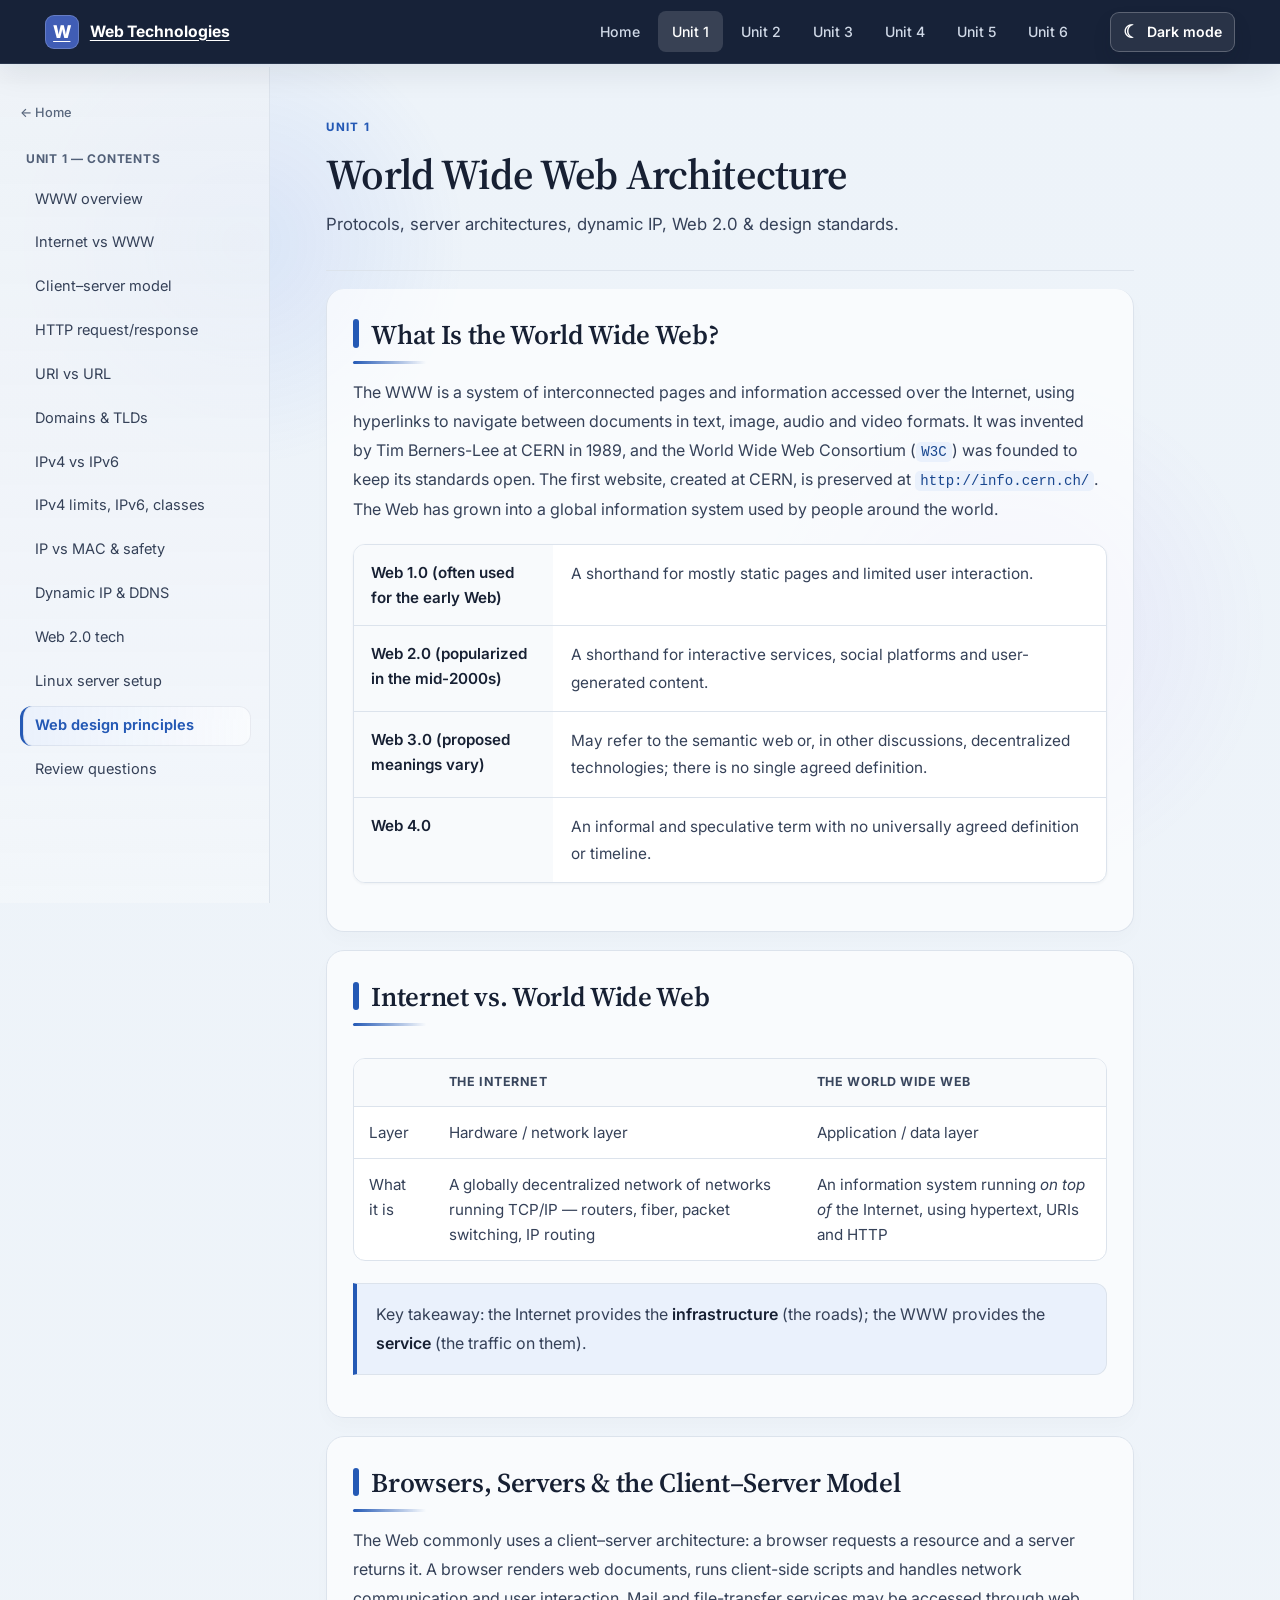
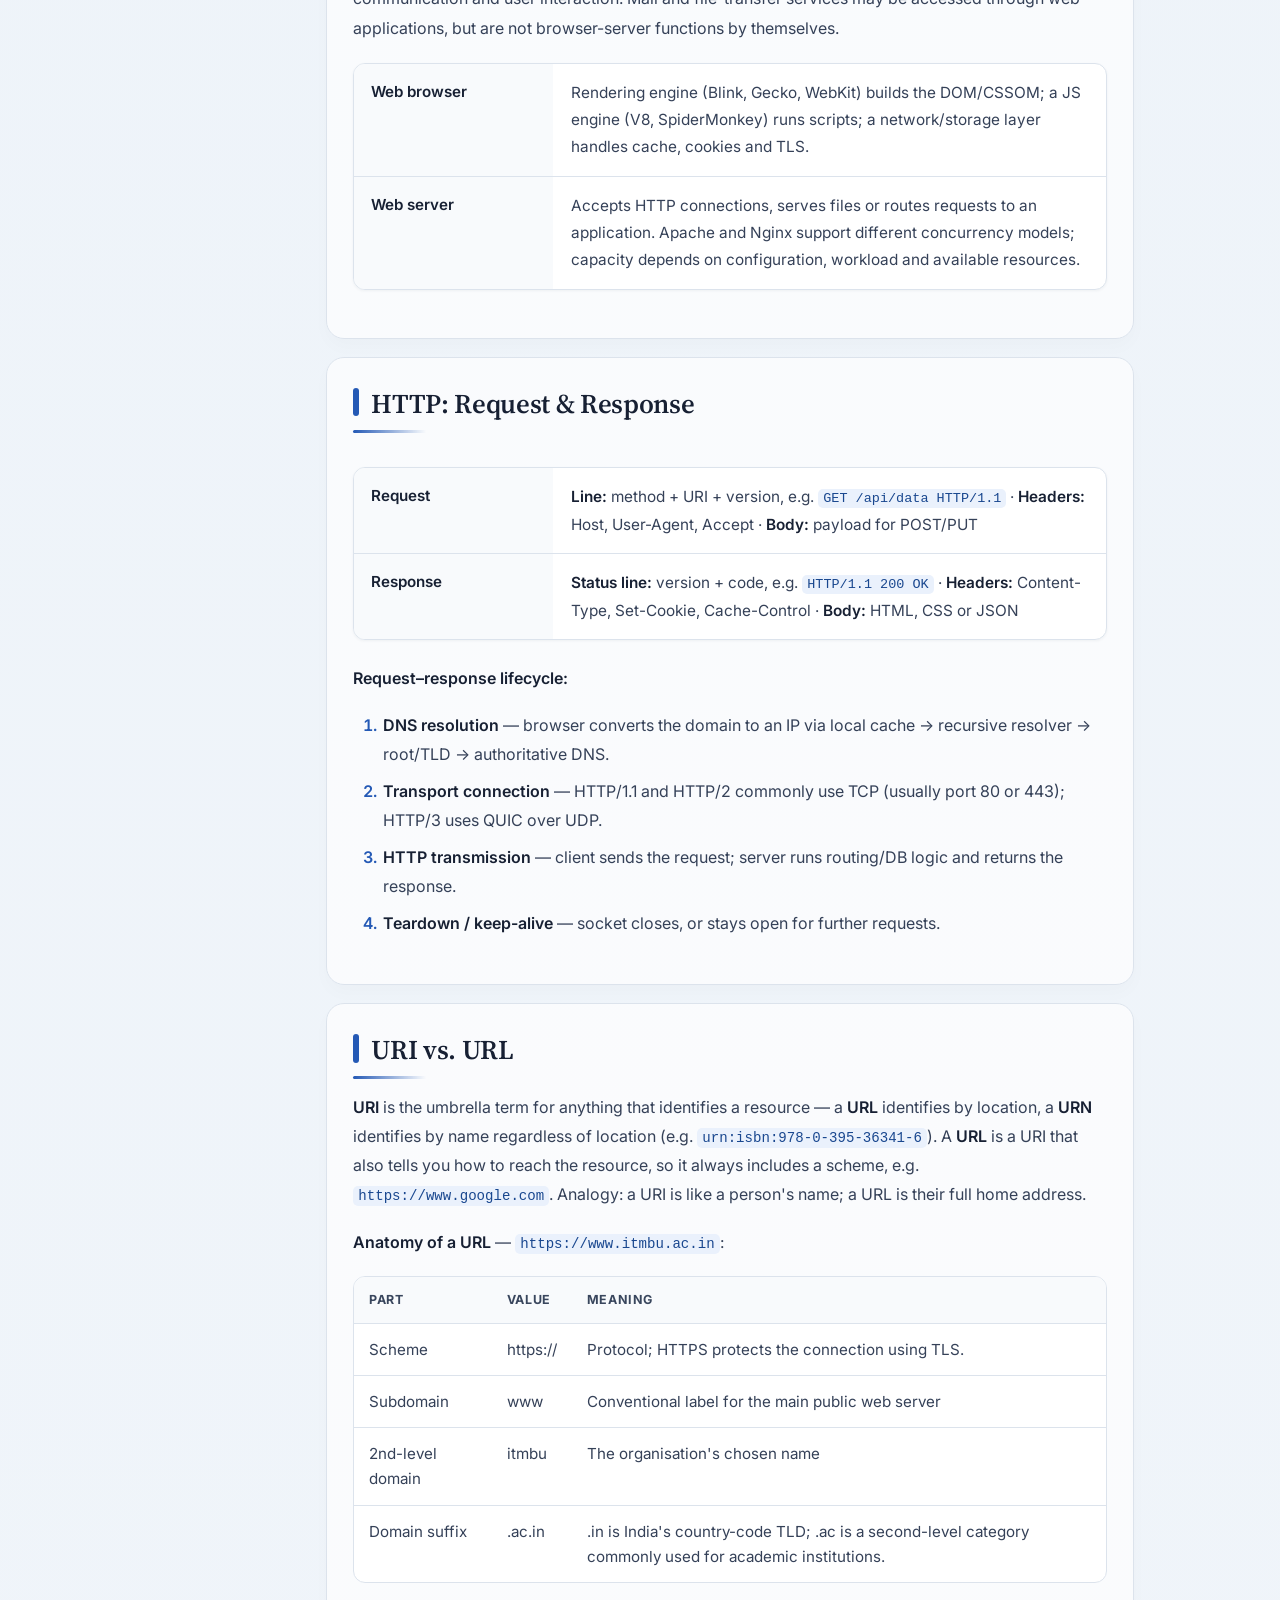
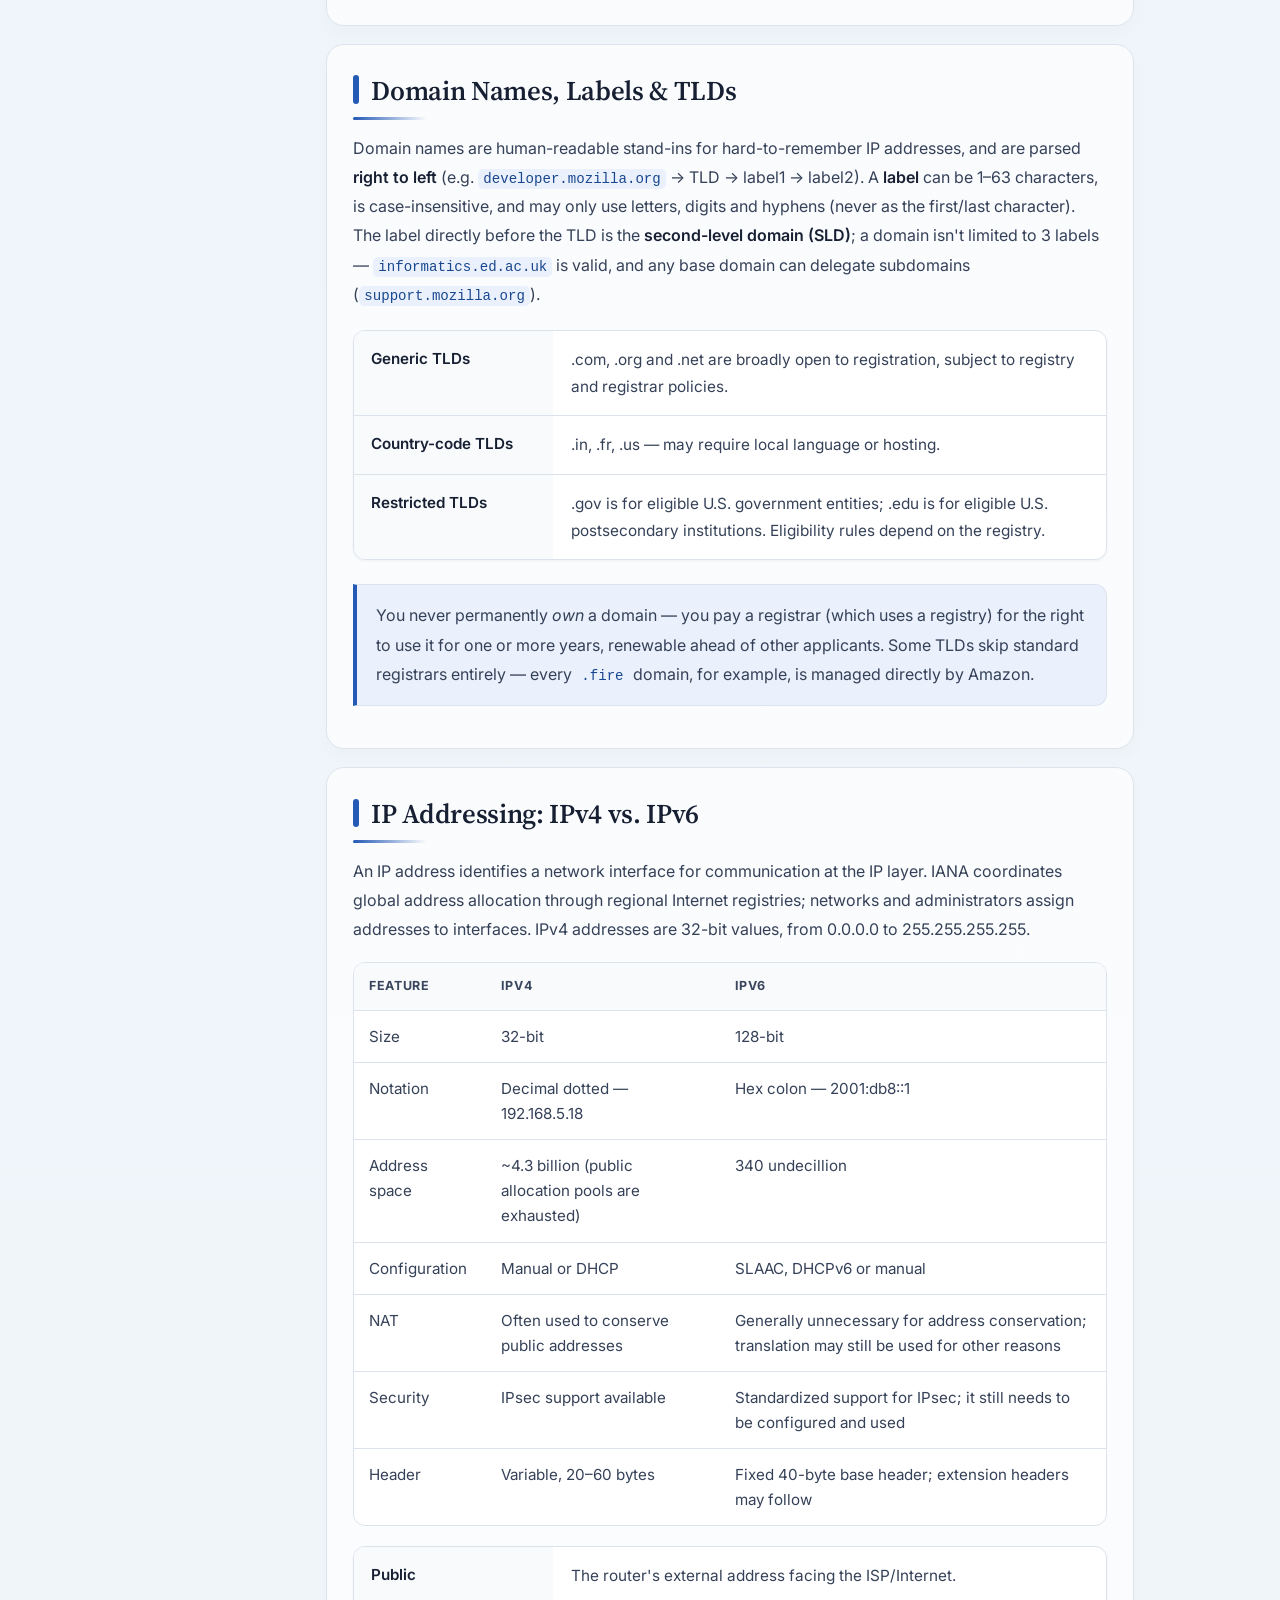
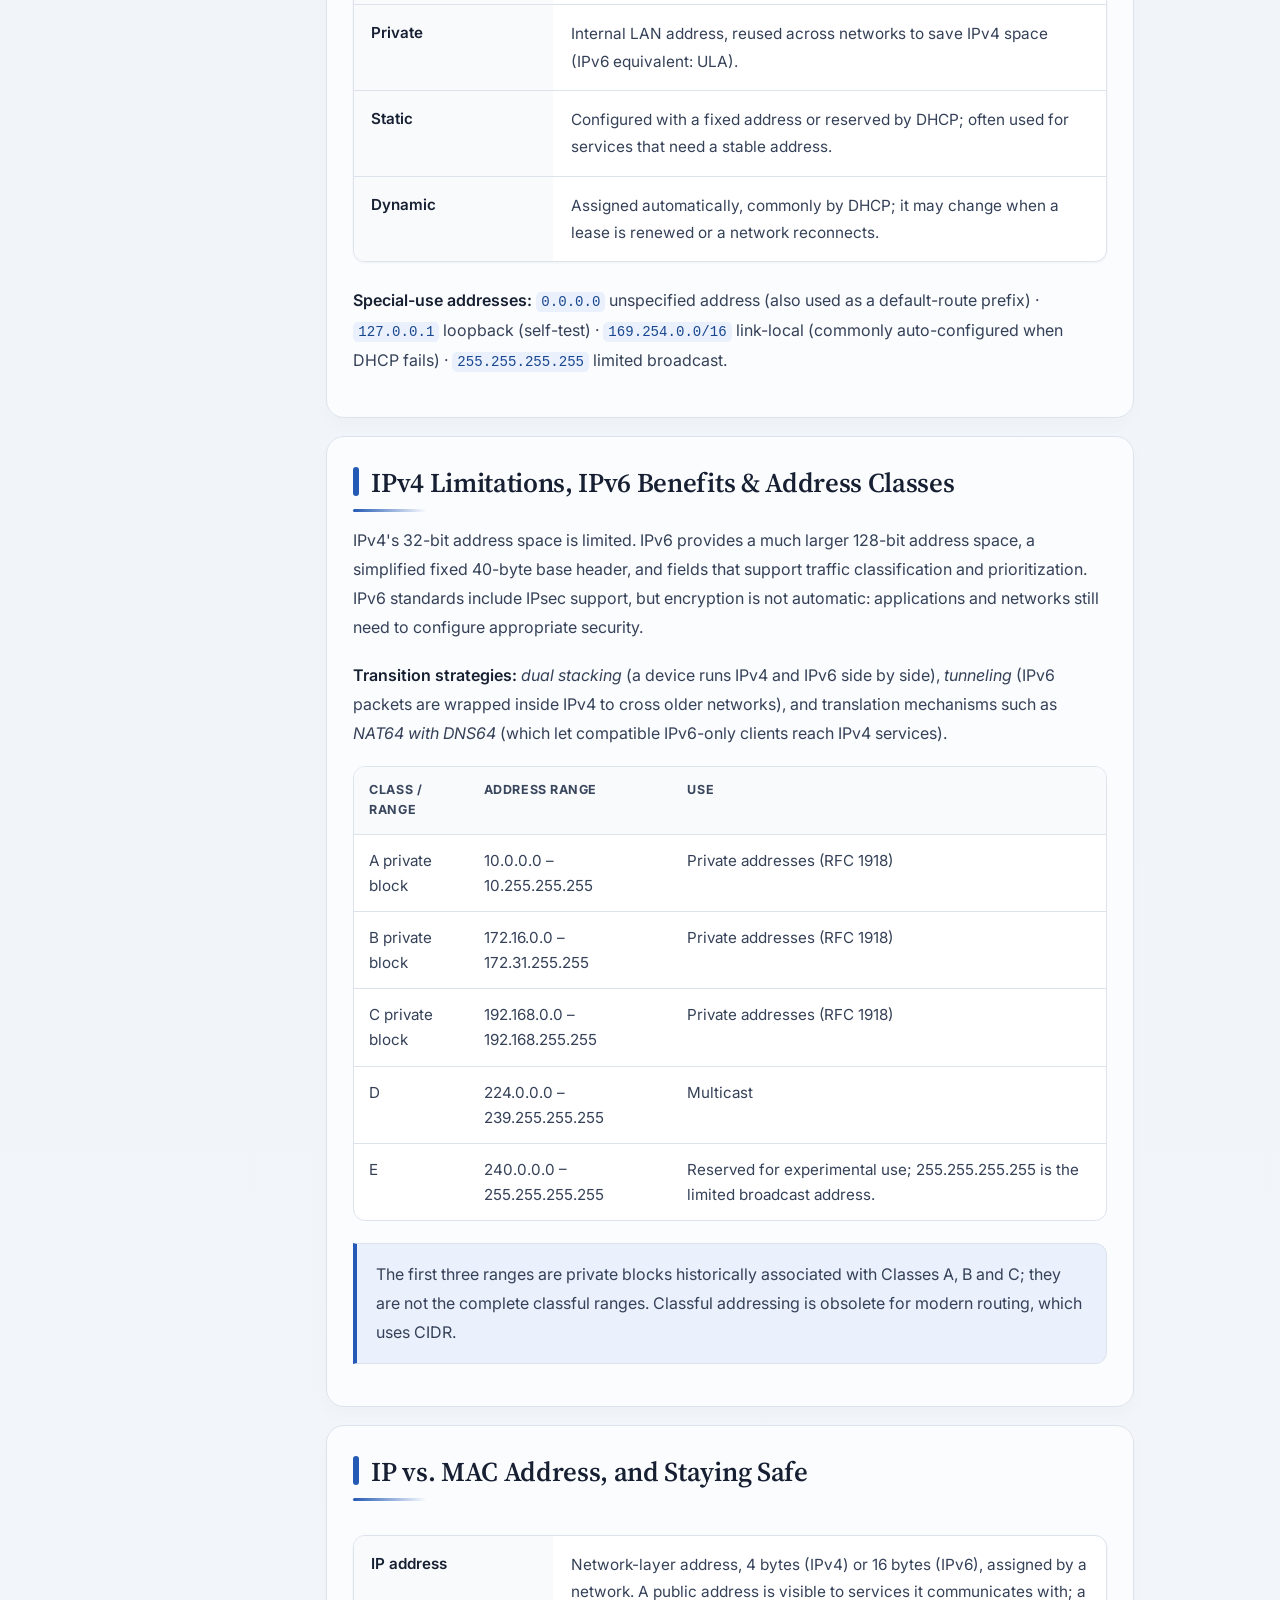
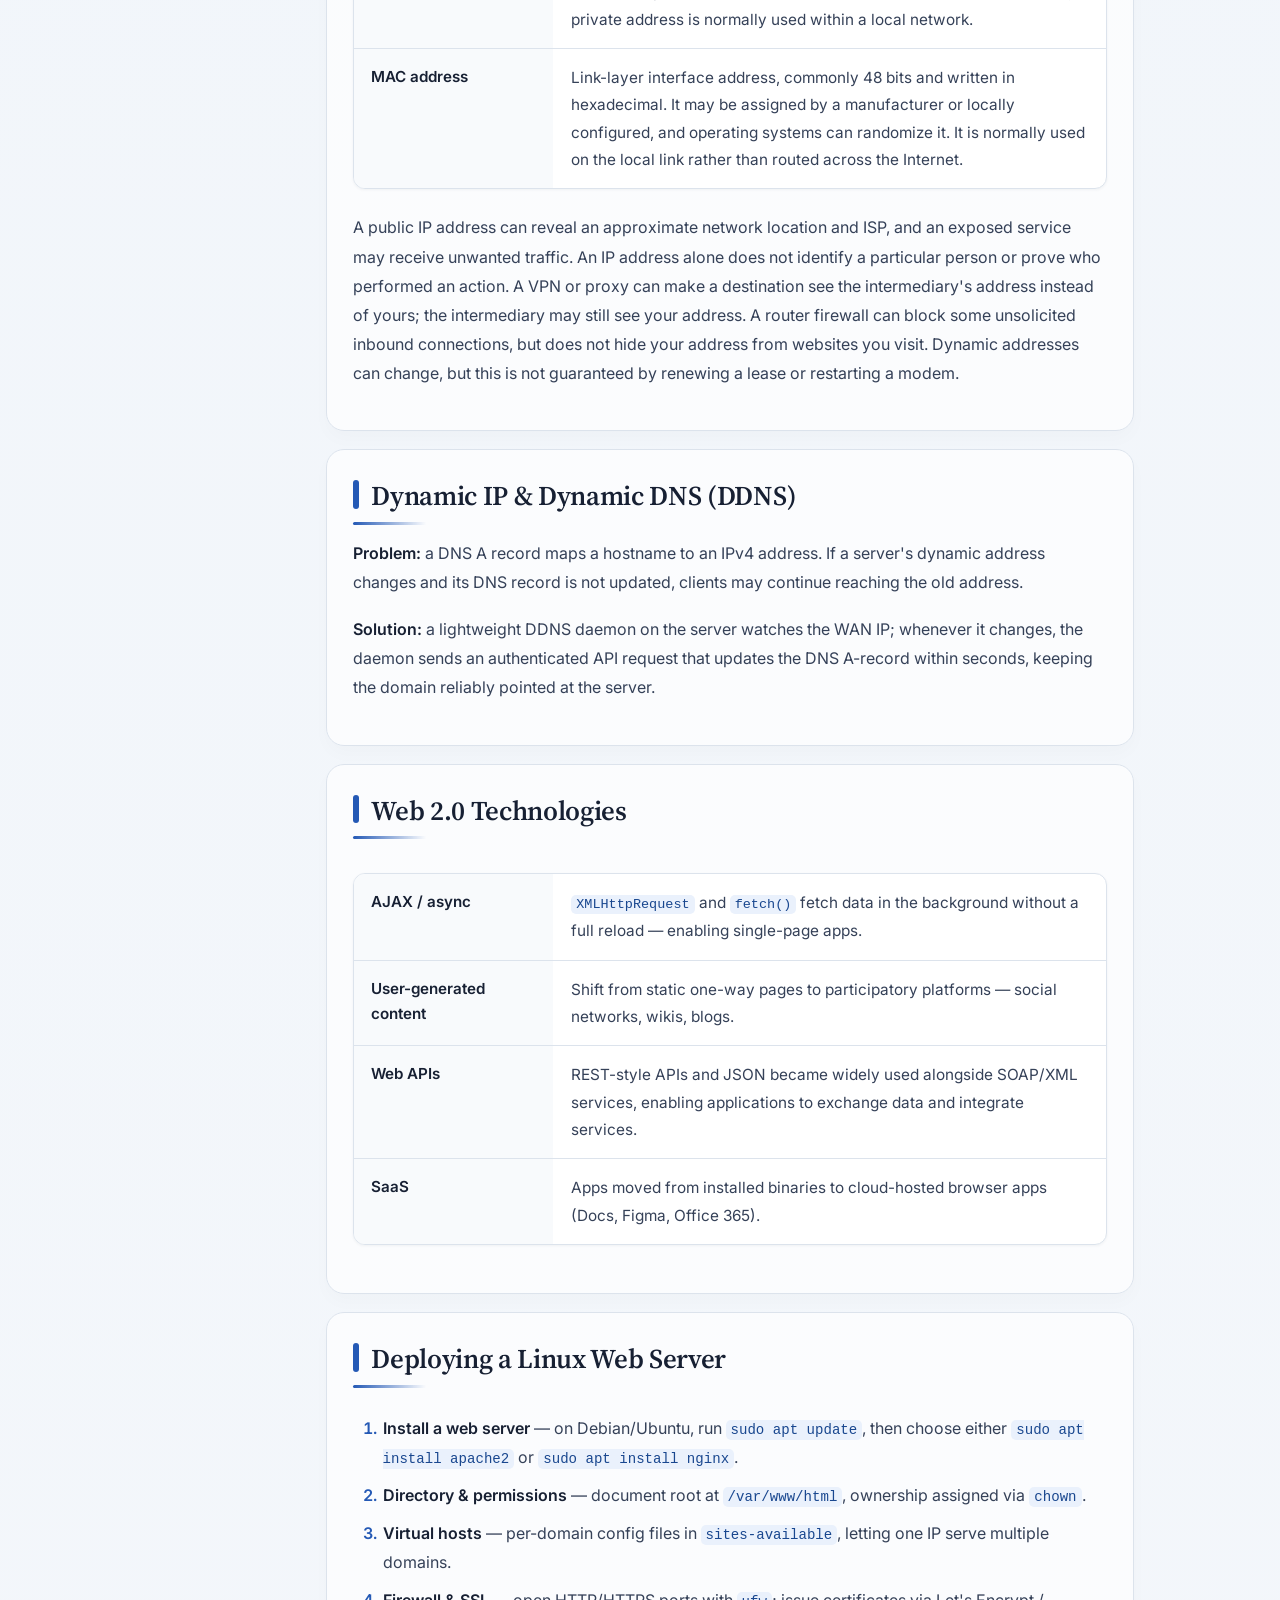
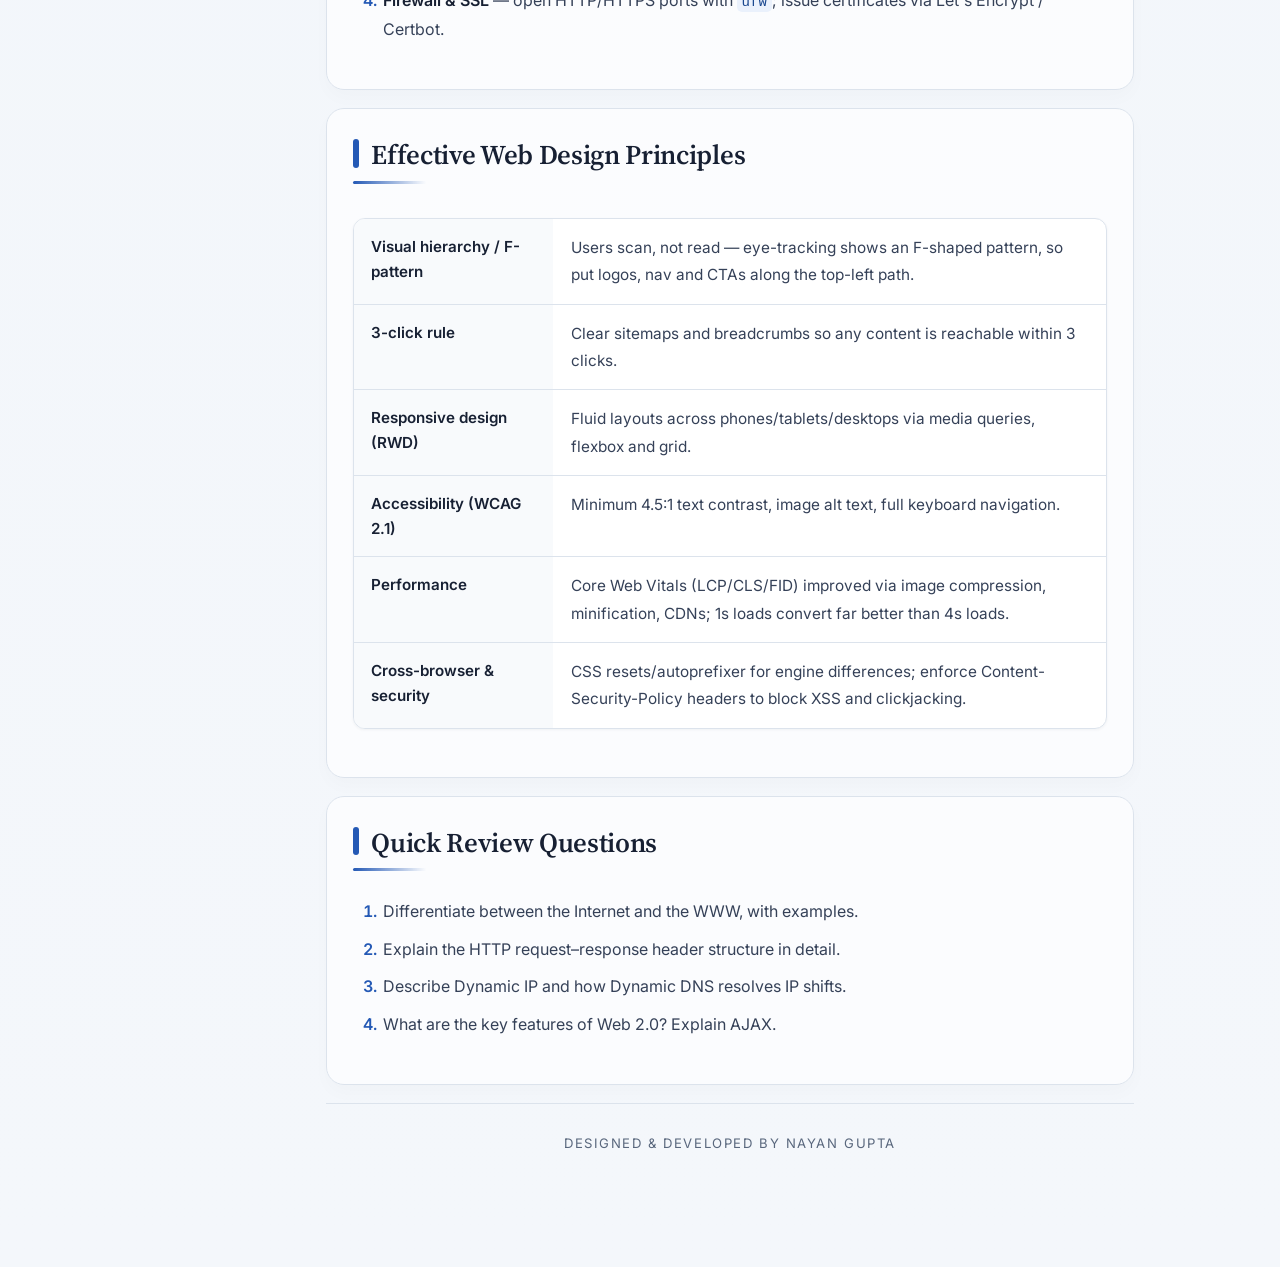
==== commit 2776dd00: "new version" ====
--- a/unit1.html
+++ b/unit1.html
@@ -11,11 +11,13 @@
 <link crossorigin="" href="https://fonts.gstatic.com" rel="preconnect"/>
 <link href="https://fonts.googleapis.com/css2?family=Source+Serif+4:opsz,wght@8..60,500;8..60,600;8..60,700&amp;family=Inter:wght@400;500;600;700&amp;display=swap" rel="stylesheet"/>
 <link href="style.css" rel="stylesheet"/>
+<script>(function(w,d,s,l,i){w[l]=w[l]||[];w[l].push({'gtm.start':new Date().getTime(),event:'gtm.js'});var f=d.getElementsByTagName(s)[0],j=d.createElement(s),dl=l!=='dataLayer'?'&l='+l:'';j.async=true;j.src='https://www.googletagmanager.com/gtm.js?id='+i+dl;f.parentNode.insertBefore(j,f);})(window,document,'script','dataLayer','GTM-NMCQTJPJ');</script>
 </head>
 <body>
+<noscript><iframe src="https://www.googletagmanager.com/ns.html?id=GTM-NMCQTJPJ" height="0" width="0" style="display:none;visibility:hidden" title="Google Tag Manager"></iframe></noscript>
 <header class="topbar">
 <a class="brand" href="index.html" aria-label="Web Technologies home"><span class="brand-mark" aria-hidden="true">W</span><span class="brand-name">Web Technologies</span></a>
-<div class="navgrp"><a class="navlink" href="index.html" id="nav-home">Home</a><a class="navlink on" href="unit1.html" id="nav-unit1">Unit 1</a><a class="navlink" href="unit2.html" id="nav-unit2">Unit 2</a><a class="navlink" href="unit3.html" id="nav-unit3">Unit 3</a><a class="navlink" href="unit4.html" id="nav-unit4">Unit 4</a><button aria-label="Switch to dark mode" aria-pressed="false" class="theme-toggle" id="themeToggle" type="button"><span aria-hidden="true" class="theme-icon">☾</span><span class="theme-label">Dark mode</span></button></div>
+<div class="navgrp"><a class="navlink" href="index.html" id="nav-home">Home</a><a class="navlink on" href="unit1.html" id="nav-unit1">Unit 1</a><a class="navlink" href="unit2.html" id="nav-unit2">Unit 2</a><a class="navlink" href="unit3.html" id="nav-unit3">Unit 3</a><a class="navlink" href="unit4.html" id="nav-unit4">Unit 4</a><a class="navlink" href="unit5.html" id="nav-unit5">Unit 5</a><a class="navlink" href="unit6.html" id="nav-unit6">Unit 6</a><button aria-label="Switch to dark mode" aria-pressed="false" class="theme-toggle" id="themeToggle" type="button"><span aria-hidden="true" class="theme-icon">☾</span><span class="theme-label">Dark mode</span></button></div>
 </header>
 <div class="progress" id="progressBar"></div>
 <div class="page active" id="unit1">
@@ -42,12 +44,12 @@
 <div class="unit-hero"><span class="eyebrow">Unit 1</span><h1>World Wide Web Architecture</h1><p>Protocols, server architectures, dynamic IP, Web 2.0 &amp; design standards.</p></div>
 <section class="topic u1" id="web-overview">
 <h3>What Is the World Wide Web?</h3>
-<p>The WWW is a system of interconnected pages and information accessed over the Internet, using hyperlinks to navigate between documents in text, image, audio and video formats. It was invented by Tim Berners-Lee at CERN in 1989, and the World Wide Web Consortium (<code class="inline">W3C</code>) was founded to keep its standards open. The very first website is still live at <code class="inline">http://info.cern.ch/</code>. Today the Web hosts 1.5 billion+ sites in 150+ languages, reaches over 63% of the world's population, and is browsed mostly through Chrome (60%+ share).</p>
-<dl class="deflist">
-<div><dt>Web 1.0 (1990–2000)</dt><dd>Static, read-only, one-way information sharing.</dd></div>
-<div><dt>Web 2.0 (2000–2010)</dt><dd>Interactive, social, user-generated content.</dd></div>
-<div><dt>Web 3.0 (2010–2020)</dt><dd>Semantic web — machines understand and personalize data.</dd></div>
-<div><dt>Web 4.0 (2020–2030)</dt><dd>Intelligent, AI-driven, decentralized "web OS".</dd></div>
+<p>The WWW is a system of interconnected pages and information accessed over the Internet, using hyperlinks to navigate between documents in text, image, audio and video formats. It was invented by Tim Berners-Lee at CERN in 1989, and the World Wide Web Consortium (<code class="inline">W3C</code>) was founded to keep its standards open. The first website, created at CERN, is preserved at <code class="inline">http://info.cern.ch/</code>. The Web has grown into a global information system used by people around the world.</p>
+<dl class="deflist">
+<div><dt>Web 1.0 (often used for the early Web)</dt><dd>A shorthand for mostly static pages and limited user interaction.</dd></div>
+<div><dt>Web 2.0 (popularized in the mid-2000s)</dt><dd>A shorthand for interactive services, social platforms and user-generated content.</dd></div>
+<div><dt>Web 3.0 (proposed meanings vary)</dt><dd>May refer to the semantic web or, in other discussions, decentralized technologies; there is no single agreed definition.</dd></div>
+<div><dt>Web 4.0</dt><dd>An informal and speculative term with no universally agreed definition or timeline.</dd></div>
 </dl>
 </section>
 <section class="topic u1" id="internet-vs-www">
@@ -61,10 +63,10 @@
 </section>
 <section class="topic u1" id="client-server">
 <h3>Browsers, Servers &amp; the Client–Server Model</h3>
-<p>The Web runs on a client–server architecture: the browser requests a resource and the server returns it. A browser is a software interface — Chrome, Opera Mini, Internet Explorer — that renders text/pictures/animation/video, and also handles searching, file transfer and mail.</p>
+<p>The Web commonly uses a client–server architecture: a browser requests a resource and a server returns it. A browser renders web documents, runs client-side scripts and handles network communication and user interaction. Mail and file-transfer services may be accessed through web applications, but are not browser-server functions by themselves.</p>
 <dl class="deflist">
 <div><dt>Web browser</dt><dd>Rendering engine (Blink, Gecko, WebKit) builds the DOM/CSSOM; a JS engine (V8, SpiderMonkey) runs scripts; a network/storage layer handles cache, cookies and TLS.</dd></div>
-<div><dt>Web server</dt><dd>Listens on ports 80/443, serves files or routes to an app. Apache uses one process/thread per connection; Nginx/Node.js is async event-driven, handling 10k+ connections efficiently.</dd></div>
+<div><dt>Web server</dt><dd>Accepts HTTP connections, serves files or routes requests to an application. Apache and Nginx support different concurrency models; capacity depends on configuration, workload and available resources.</dd></div>
 </dl>
 </section>
 <section class="topic u1" id="http">
@@ -76,7 +78,7 @@
 <p><strong>Request–response lifecycle:</strong></p>
 <ol>
 <li><strong>DNS resolution</strong> — browser converts the domain to an IP via local cache → recursive resolver → root/TLD → authoritative DNS.</li>
-<li><strong>TCP 3-way handshake</strong> — client sends SYN, server replies SYN-ACK, client sends ACK, on port 80 or 443.</li>
+<li><strong>Transport connection</strong> — HTTP/1.1 and HTTP/2 commonly use TCP (usually port 80 or 443); HTTP/3 uses QUIC over UDP.</li>
 <li><strong>HTTP transmission</strong> — client sends the request; server runs routing/DB logic and returns the response.</li>
 <li><strong>Teardown / keep-alive</strong> — socket closes, or stays open for further requests.</li>
 </ol>
@@ -87,67 +89,68 @@
 <p><strong>Anatomy of a URL</strong> — <code class="inline">https://www.itmbu.ac.in</code>:</p>
 <table>
 <tr><th>Part</th><th>Value</th><th>Meaning</th></tr>
-<tr><td>Scheme</td><td>https://</td><td>Protocol; the "s" means an encrypted SSL/TLS connection</td></tr>
+<tr><td>Scheme</td><td>https://</td><td>Protocol; HTTPS protects the connection using TLS.</td></tr>
 <tr><td>Subdomain</td><td>www</td><td>Conventional label for the main public web server</td></tr>
 <tr><td>2nd-level domain</td><td>itmbu</td><td>The organisation's chosen name</td></tr>
-<tr><td>TLD</td><td>.ac.in</td><td>.ac = academic institution, .in = India ccTLD</td></tr>
+<tr><td>Domain suffix</td><td>.ac.in</td><td>.in is India's country-code TLD; .ac is a second-level category commonly used for academic institutions.</td></tr>
 </table>
 </section>
 <section class="topic u1" id="domains">
 <h3>Domain Names, Labels &amp; TLDs</h3>
 <p>Domain names are human-readable stand-ins for hard-to-remember IP addresses, and are parsed <strong>right to left</strong> (e.g. <code class="inline">developer.mozilla.org</code> → TLD → label1 → label2). A <strong>label</strong> can be 1–63 characters, is case-insensitive, and may only use letters, digits and hyphens (never as the first/last character). The label directly before the TLD is the <strong>second-level domain (SLD)</strong>; a domain isn't limited to 3 labels — <code class="inline">informatics.ed.ac.uk</code> is valid, and any base domain can delegate subdomains (<code class="inline">support.mozilla.org</code>).</p>
 <dl class="deflist">
-<div><dt>Generic TLDs</dt><dd>.com, .org, .net — no eligibility rules.</dd></div>
+<div><dt>Generic TLDs</dt><dd>.com, .org and .net are broadly open to registration, subject to registry and registrar policies.</dd></div>
 <div><dt>Country-code TLDs</dt><dd>.in, .fr, .us — may require local language or hosting.</dd></div>
-<div><dt>Restricted TLDs</dt><dd>.gov (government only), .edu / .ac (accredited institutions only).</dd></div>
+<div><dt>Restricted TLDs</dt><dd>.gov is for eligible U.S. government entities; .edu is for eligible U.S. postsecondary institutions. Eligibility rules depend on the registry.</dd></div>
 </dl>
 <p class="callout">You never permanently <em>own</em> a domain — you pay a registrar (which uses a registry) for the right to use it for one or more years, renewable ahead of other applicants. Some TLDs skip standard registrars entirely — every <code class="inline">.fire</code> domain, for example, is managed directly by Amazon.</p>
 </section>
 <section class="topic u1" id="ip-addressing">
 <h3>IP Addressing: IPv4 vs. IPv6</h3>
-<p>An IP address is a unique numeric label assigned to every network-connected device, allocated under IANA rules (ranging 0.0.0.0–255.255.255.255 for IPv4).</p>
+<p>An IP address identifies a network interface for communication at the IP layer. IANA coordinates global address allocation through regional Internet registries; networks and administrators assign addresses to interfaces. IPv4 addresses are 32-bit values, from 0.0.0.0 to 255.255.255.255.</p>
 <table>
 <tr><th>Feature</th><th>IPv4</th><th>IPv6</th></tr>
 <tr><td>Size</td><td>32-bit</td><td>128-bit</td></tr>
 <tr><td>Notation</td><td>Decimal dotted — 192.168.5.18</td><td>Hex colon — 2001:db8::1</td></tr>
-<tr><td>Address space</td><td>~4.3 billion (nearly exhausted)</td><td>340 undecillion</td></tr>
+<tr><td>Address space</td><td>~4.3 billion (public allocation pools are exhausted)</td><td>340 undecillion</td></tr>
 <tr><td>Configuration</td><td>Manual or DHCP</td><td>SLAAC, DHCPv6 or manual</td></tr>
-<tr><td>NAT</td><td>Often required</td><td>End-to-end connectivity, no NAT needed</td></tr>
-<tr><td>Security</td><td>IPsec optional</td><td>IPsec built in</td></tr>
-<tr><td>Header</td><td>Variable, 20–60 bytes</td><td>Fixed, 40 bytes</td></tr>
+<tr><td>NAT</td><td>Often used to conserve public addresses</td><td>Generally unnecessary for address conservation; translation may still be used for other reasons</td></tr>
+<tr><td>Security</td><td>IPsec support available</td><td>Standardized support for IPsec; it still needs to be configured and used</td></tr>
+<tr><td>Header</td><td>Variable, 20–60 bytes</td><td>Fixed 40-byte base header; extension headers may follow</td></tr>
 </table>
 <dl class="deflist">
 <div><dt>Public</dt><dd>The router's external address facing the ISP/Internet.</dd></div>
 <div><dt>Private</dt><dd>Internal LAN address, reused across networks to save IPv4 space (IPv6 equivalent: ULA).</dd></div>
-<div><dt>Static</dt><dd>Manually fixed; used for servers, DNS, production systems.</dd></div>
-<div><dt>Dynamic</dt><dd>Auto-assigned by DHCP from a pool; changes on reboot/lease expiry.</dd></div>
-</dl>
-<p><strong>Reserved addresses:</strong> <code class="inline">0.0.0.0</code> default network · <code class="inline">127.0.0.1</code> loopback (self-test) · <code class="inline">169.254.0.1–254</code> link-local (auto-assigned when DHCP fails) · <code class="inline">255.255.255.255</code> broadcast.</p>
+<div><dt>Static</dt><dd>Configured with a fixed address or reserved by DHCP; often used for services that need a stable address.</dd></div>
+<div><dt>Dynamic</dt><dd>Assigned automatically, commonly by DHCP; it may change when a lease is renewed or a network reconnects.</dd></div>
+</dl>
+<p><strong>Special-use addresses:</strong> <code class="inline">0.0.0.0</code> unspecified address (also used as a default-route prefix) · <code class="inline">127.0.0.1</code> loopback (self-test) · <code class="inline">169.254.0.0/16</code> link-local (commonly auto-configured when DHCP fails) · <code class="inline">255.255.255.255</code> limited broadcast.</p>
 </section>
 <section class="topic u1" id="ip-classes">
 <h3>IPv4 Limitations, IPv6 Benefits &amp; Address Classes</h3>
-<p>IPv4's 32-bit space is nearly exhausted, and it shows in three places: <strong>scalability</strong> (limited addresses plus wasteful broadcast overhead), <strong>routing</strong> (complex, variable-length headers and manual/DHCP misconfiguration slow every hop), and <strong>security</strong> (IPsec isn't built in, and QoS prioritisation for real-time video/voice is weak). IPv6 fixes all three with a 128-bit space, a simplified fixed 40-byte header, built-in IPsec, native QoS, and mobile-friendly design.</p>
-<p><strong>Transition strategies:</strong> <em>dual stacking</em> (a device runs IPv4 and IPv6 side by side), <em>tunneling</em> (IPv6 packets are wrapped inside IPv4 to cross older networks), and <em>NAT</em> (translates addresses so the two IP versions can talk to each other).</p>
-<table>
-<tr><th>Class</th><th>Range</th><th>Use</th></tr>
-<tr><td>A</td><td>10.0.0.0 – 10.255.255.255</td><td>Common subnet</td></tr>
-<tr><td>B</td><td>172.16.0.0 – 172.31.255.255</td><td>Common subnet</td></tr>
-<tr><td>C</td><td>192.168.0.0 – 192.168.255.255</td><td>Common subnet</td></tr>
+<p>IPv4's 32-bit address space is limited. IPv6 provides a much larger 128-bit address space, a simplified fixed 40-byte base header, and fields that support traffic classification and prioritization. IPv6 standards include IPsec support, but encryption is not automatic: applications and networks still need to configure appropriate security.</p>
+<p><strong>Transition strategies:</strong> <em>dual stacking</em> (a device runs IPv4 and IPv6 side by side), <em>tunneling</em> (IPv6 packets are wrapped inside IPv4 to cross older networks), and translation mechanisms such as <em>NAT64 with DNS64</em> (which let compatible IPv6-only clients reach IPv4 services).</p>
+<table>
+<tr><th>Class / range</th><th>Address range</th><th>Use</th></tr>
+<tr><td>A private block</td><td>10.0.0.0 – 10.255.255.255</td><td>Private addresses (RFC 1918)</td></tr>
+<tr><td>B private block</td><td>172.16.0.0 – 172.31.255.255</td><td>Private addresses (RFC 1918)</td></tr>
+<tr><td>C private block</td><td>192.168.0.0 – 192.168.255.255</td><td>Private addresses (RFC 1918)</td></tr>
 <tr><td>D</td><td>224.0.0.0 – 239.255.255.255</td><td>Multicast</td></tr>
-<tr><td>E</td><td>240.0.0.0 – 254.255.255.255</td><td>Experimental</td></tr>
-</table>
+<tr><td>E</td><td>240.0.0.0 – 255.255.255.255</td><td>Reserved for experimental use; 255.255.255.255 is the limited broadcast address.</td></tr>
+</table>
+<p class="callout">The first three ranges are private blocks historically associated with Classes A, B and C; they are not the complete classful ranges. Classful addressing is obsolete for modern routing, which uses CIDR.</p>
 </section>
 <section class="topic u1" id="ip-mac">
 <h3>IP vs. MAC Address, and Staying Safe</h3>
 <dl class="deflist">
-<div><dt>IP address</dt><dd>Network-layer connection identifier, 4 bytes (IPv4) or 16 bytes (IPv6), assigned by the ISP, usually dynamic, and visible to third parties online.</dd></div>
-<div><dt>MAC address</dt><dd>Data-link-layer physical identifier, 6-byte hex, set by the hardware manufacturer, static/permanent, and private — visible only on your own LAN.</dd></div>
-</dl>
-<p>An exposed IP can be used for geographic tracking, targeted DDoS attacks, or to falsely implicate you in illegal downloads. Protect it with a <strong>VPN</strong>, a <strong>proxy server</strong>, a <strong>NAT firewall</strong>, ISP-rotated <strong>dynamic IPs</strong>, or simply by resetting your modem.</p>
+<div><dt>IP address</dt><dd>Network-layer address, 4 bytes (IPv4) or 16 bytes (IPv6), assigned by a network. A public address is visible to services it communicates with; a private address is normally used within a local network.</dd></div>
+<div><dt>MAC address</dt><dd>Link-layer interface address, commonly 48 bits and written in hexadecimal. It may be assigned by a manufacturer or locally configured, and operating systems can randomize it. It is normally used on the local link rather than routed across the Internet.</dd></div>
+</dl>
+<p>A public IP address can reveal an approximate network location and ISP, and an exposed service may receive unwanted traffic. An IP address alone does not identify a particular person or prove who performed an action. A VPN or proxy can make a destination see the intermediary's address instead of yours; the intermediary may still see your address. A router firewall can block some unsolicited inbound connections, but does not hide your address from websites you visit. Dynamic addresses can change, but this is not guaranteed by renewing a lease or restarting a modem.</p>
 </section>
 <section class="topic u1" id="dynamic-dns">
 <h3>Dynamic IP &amp; Dynamic DNS (DDNS)</h3>
-<p><strong>Problem:</strong> standard DNS A-records map a domain to a fixed IP. When a home or small-business server's dynamic IP changes, the domain lookup breaks.</p>
+<p><strong>Problem:</strong> a DNS A record maps a hostname to an IPv4 address. If a server's dynamic address changes and its DNS record is not updated, clients may continue reaching the old address.</p>
 <p><strong>Solution:</strong> a lightweight DDNS daemon on the server watches the WAN IP; whenever it changes, the daemon sends an authenticated API request that updates the DNS A-record within seconds, keeping the domain reliably pointed at the server.</p>
 </section>
 <section class="topic u1" id="web20">
@@ -155,14 +158,14 @@
 <dl class="deflist">
 <div><dt>AJAX / async</dt><dd><code class="inline">XMLHttpRequest</code> and <code class="inline">fetch()</code> fetch data in the background without a full reload — enabling single-page apps.</dd></div>
 <div><dt>User-generated content</dt><dd>Shift from static one-way pages to participatory platforms — social networks, wikis, blogs.</dd></div>
-<div><dt>RESTful APIs</dt><dd>Lightweight JSON over HTTP REST replaced heavy SOAP/XML, enabling third-party mashups.</dd></div>
+<div><dt>Web APIs</dt><dd>REST-style APIs and JSON became widely used alongside SOAP/XML services, enabling applications to exchange data and integrate services.</dd></div>
 <div><dt>SaaS</dt><dd>Apps moved from installed binaries to cloud-hosted browser apps (Docs, Figma, Office 365).</dd></div>
 </dl>
 </section>
 <section class="topic u1" id="linux-server">
 <h3>Deploying a Linux Web Server</h3>
 <ol>
-<li><strong>Install packages</strong> — <code class="inline">sudo apt update &amp;&amp; sudo apt install apache2 nginx</code> on Debian/Ubuntu.</li>
+<li><strong>Install a web server</strong> — on Debian/Ubuntu, run <code class="inline">sudo apt update</code>, then choose either <code class="inline">sudo apt install apache2</code> or <code class="inline">sudo apt install nginx</code>.</li>
 <li><strong>Directory &amp; permissions</strong> — document root at <code class="inline">/var/www/html</code>, ownership assigned via <code class="inline">chown</code>.</li>
 <li><strong>Virtual hosts</strong> — per-domain config files in <code class="inline">sites-available</code>, letting one IP serve multiple domains.</li>
 <li><strong>Firewall &amp; SSL</strong> — open HTTP/HTTPS ports with <code class="inline">ufw</code>; issue certificates via Let's Encrypt / Certbot.</li>
--- a/style.css
+++ b/style.css
@@ -9,7 +9,7 @@
 
   --bg:#f4f6f9; --surface:#ffffff; --surface-2:#f8fafc;
   --ink:#0f172a; --ink-soft:#334155; --muted:#64748b;
-  --linace:#e2e8f0; --line-strong:#cbd5e1;
+  --line:#e2e8f0; --line-strong:#cbd5e1;
 
   --nav:#0b1220; --nav-line:#1b2740; --nav-ink:#e2e8f0; --nav-muted:#94a3b8;
 
@@ -41,6 +41,8 @@
 #unit2{--c:var(--u2);--c-soft:var(--u2-soft);--c-ink:#8a3410}
 #unit3{--c:var(--u3);--c-soft:var(--u3-soft);--c-ink:#065f46}
 #unit4{--c:var(--u4);--c-soft:var(--u4-soft);--c-ink:#5b21b6}
+#unit5{--c:var(--u5);--c-soft:var(--u5-soft);--c-ink:var(--u5-ink)}
+#unit6{--c:var(--u6);--c-soft:var(--u6-soft);--c-ink:var(--u6-ink)}
 
 /* =========================================================
    Top bar
@@ -80,6 +82,8 @@
 .unit-row.c2{--c:var(--u2);--c-soft:var(--u2-soft)}
 .unit-row.c3{--c:var(--u3);--c-soft:var(--u3-soft)}
 .unit-row.c4{--c:var(--u4);--c-soft:var(--u4-soft)}
+.unit-row.c5{--c:var(--u5);--c-soft:var(--u5-soft)}
+.unit-row.c6{--c:var(--u6);--c-soft:var(--u6-soft)}
 .unit-row:hover{transform:translateY(-3px);box-shadow:var(--shadow-md);border-color:var(--line-strong)}
 .unit-row .num{font-family:var(--font-serif);font-size:1.9rem;font-weight:600;color:var(--c);opacity:.85;width:42px;flex-shrink:0;font-variant-numeric:tabular-nums;line-height:1.1}
 .unit-row .body{flex:1;min-width:0}
@@ -191,6 +195,22 @@
 .demo-status{margin:12px 0 0;font-size:.9rem;font-weight:600;color:var(--c-ink)}
 .demo-pane p:last-child{margin-bottom:0}
 
+.demo-panel{margin:18px 0;padding:18px;background:var(--surface);border:1px solid var(--line);border-radius:var(--radius);box-shadow:var(--shadow-sm)}
+.demo-panel>p:first-child{margin-top:0}
+.demo-panel>p:last-child{margin-bottom:0}
+.demo-panel form{display:grid;gap:10px}
+.demo-panel form label{font-size:.92rem;font-weight:600;color:var(--ink)}
+.demo-panel form input{width:100%;min-height:44px;padding:10px 12px;border:1px solid var(--line-strong);border-radius:8px;background:var(--surface);color:var(--ink);font:inherit}
+.demo-panel form p{margin:0;font-size:.9rem}
+.demo-btn{display:inline-flex;align-items:center;justify-content:center;min-height:42px;padding:9px 16px;border:1px solid var(--c);border-radius:8px;background:var(--c);color:#fff;font:600 .9rem var(--font-sans);cursor:pointer;transition:filter .15s ease,transform .1s ease}
+.demo-btn:hover{filter:brightness(1.08)}
+.demo-btn:active{transform:translateY(1px)}
+.demo-btn.secondary{background:var(--c-soft);border-color:transparent;color:var(--c-ink)}
+.validation-success{color:#087653;font-weight:600}
+.validation-error{color:#b91c1c;font-weight:600}
+.jquery-message.is-highlighted{padding:10px 12px;border-left:4px solid var(--c);border-radius:4px;background:var(--c-soft);color:var(--c-ink)}
+.muted-note{color:var(--muted);font-size:.86rem}
+
 .btn{font-family:var(--font-sans);font-size:.86rem;font-weight:600;color:#fff;background:var(--c);border:1px solid var(--c);border-radius:8px;padding:9px 16px;cursor:pointer;transition:filter .15s ease,transform .1s ease}
 .btn:hover{filter:brightness(1.08)}
 .btn:active{transform:translateY(1px)}
@@ -202,6 +222,10 @@
 .demo-form label{display:block;font-weight:600;color:var(--ink);font-size:.88rem;margin:0 0 6px}
 .demo-form input{width:100%;font-family:var(--font-sans);font-size:.92rem;padding:10px 12px;border:1px solid var(--line-strong);border-radius:8px;margin-bottom:14px;background:#fff;color:var(--ink)}
 .demo-form input:focus{outline:2px solid var(--c);outline-offset:1px;border-color:var(--c)}
+.demo-pane label{display:block;font-weight:600;color:var(--ink);font-size:.88rem;margin:0 0 6px}
+.demo-pane textarea{width:100%;min-height:260px;resize:vertical;font-family:var(--font-mono);font-size:.78rem;line-height:1.55;padding:12px;border:1px solid var(--line-strong);border-radius:8px;background:var(--surface);color:var(--ink);tab-size:2}
+.demo-pane textarea:focus{outline:2px solid var(--c);outline-offset:1px;border-color:var(--c)}
+.demo-pane iframe{width:100%;min-height:260px;border:1px solid var(--line);border-radius:8px;background:var(--surface)}
 .demo-form .demo-status{margin:0 0 12px;font-weight:500;color:var(--ink-soft)}
 .demo-form .demo-status.bad{color:#b91c1c;font-weight:600}
 .demo-form .demo-status.good{color:var(--c-ink);font-weight:600}
@@ -391,6 +415,12 @@
   --u3-soft:#e8f6f0;
   --u4:#6741a5;
   --u4-soft:#f1edfb;
+  --u5:#be185d;
+  --u5-soft:#fce7f3;
+  --u5-ink:#9d174d;
+  --u6:#a16207;
+  --u6-soft:#fef3c7;
+  --u6-ink:#854d0e;
   --radius:12px;
   --shadow-sm:0 1px 3px rgba(23,32,51,.05);
 }
@@ -662,6 +692,8 @@
   --bg:#101522;--surface:#171f2e;--surface-2:#202a3b;--ink:#f0f4fb;--ink-soft:#d0d9e7;--muted:#aab7ca;--line:#303c50;--line-strong:#495970;
   --accent:#91b8ff;--accent-ink:#c1d6ff;--accent-soft:#1d3150;
   --u2:#ffb58e;--u2-soft:#3b281f;--u3:#74d9b0;--u3-soft:#19382f;--u4:#c4a7ff;--u4-soft:#302547;
+  --u5:#f9a8d4;--u5-soft:#4a2638;--u5-ink:#fbcfe8;
+  --u6:#facc15;--u6-soft:#453d1f;--u6-ink:#fde68a;
   background:var(--bg);color:var(--ink-soft)
 }
 body.dark-mode .topbar{background:#0b1020;border-color:#263147}
@@ -683,6 +715,7 @@
 body.dark-mode tbody tr:hover td{background:#202b3d}
 body.dark-mode .callout{background:#1b2a40;border-color:#344a6b;color:var(--ink-soft)}
 body.dark-mode input,body.dark-mode select,body.dark-mode textarea{background:#111827;color:#f3f6fc;border-color:var(--line-strong)}
+body.dark-mode .demo-pane textarea,body.dark-mode .demo-pane iframe{background:#111827;color:#f3f6fc}
 body.dark-mode .dom-card,body.dark-mode .dhtml-card,body.dark-mode .pos-box,body.dark-mode .bm-wrap{background:#202b3e;color:var(--ink-soft);border-color:var(--line)}
 body.dark-mode footer{color:var(--muted);border-color:var(--line)}
 body.dark-mode a:not(.unit-row):not(.navlink){color:#a9c7ff}
@@ -825,6 +858,8 @@
   display:inline-block;
   margin-bottom:8px;
 }
+.unit-row.c5 .body h2{display:block}
+.unit-row.c5 .body .eyebrow,.unit-row.c6 .body .eyebrow{color:var(--c)}
 .unit-row .body h2::after{
   content:"";
   position:absolute;
@@ -979,6 +1014,15 @@
 body.dark-mode .progress{background:linear-gradient(90deg,#7dd3fc,#93c5fd,#a78bfa)}
 body.dark-mode .theme-toggle{background:#293752;border-color:#526685}
 body.dark-mode .progress{background:#91b8ff}
+
+@media (min-width:1100px){
+  .unit-list{grid-template-columns:repeat(3,minmax(0,1fr));gap:24px}
+  .unit-row{margin-bottom:0;padding:20px 18px;gap:12px}
+  .unit-row .num{font-size:2rem;width:48px;min-width:48px}
+  .unit-row .body .eyebrow{font-size:.82rem;margin-right:6px}
+  .unit-row .body h2{font-size:1.55rem;line-height:1.2}
+  .unit-row .body p{font-size:.92rem;line-height:1.6}
+}
 
 /* =========================================================
    Mobile-Responsive Overhaul
@@ -1107,7 +1151,7 @@
     align-items: center;
   }
   .topbar .brand  { flex: 0 0 auto; }
-  .theme-toggle   { order: 2; margin-left: auto; font-size: .82rem; padding: 7px 10px; min-height: 38px; }
+  .theme-toggle   { order: 2; width: auto; min-width: 40px; margin: 0 0 0 auto; font-size: .82rem; padding: 7px 10px; min-height: 38px; }
   .theme-label    { display: none; }
   .nav-toggle     { display: inline-flex; order: 3; }
 
